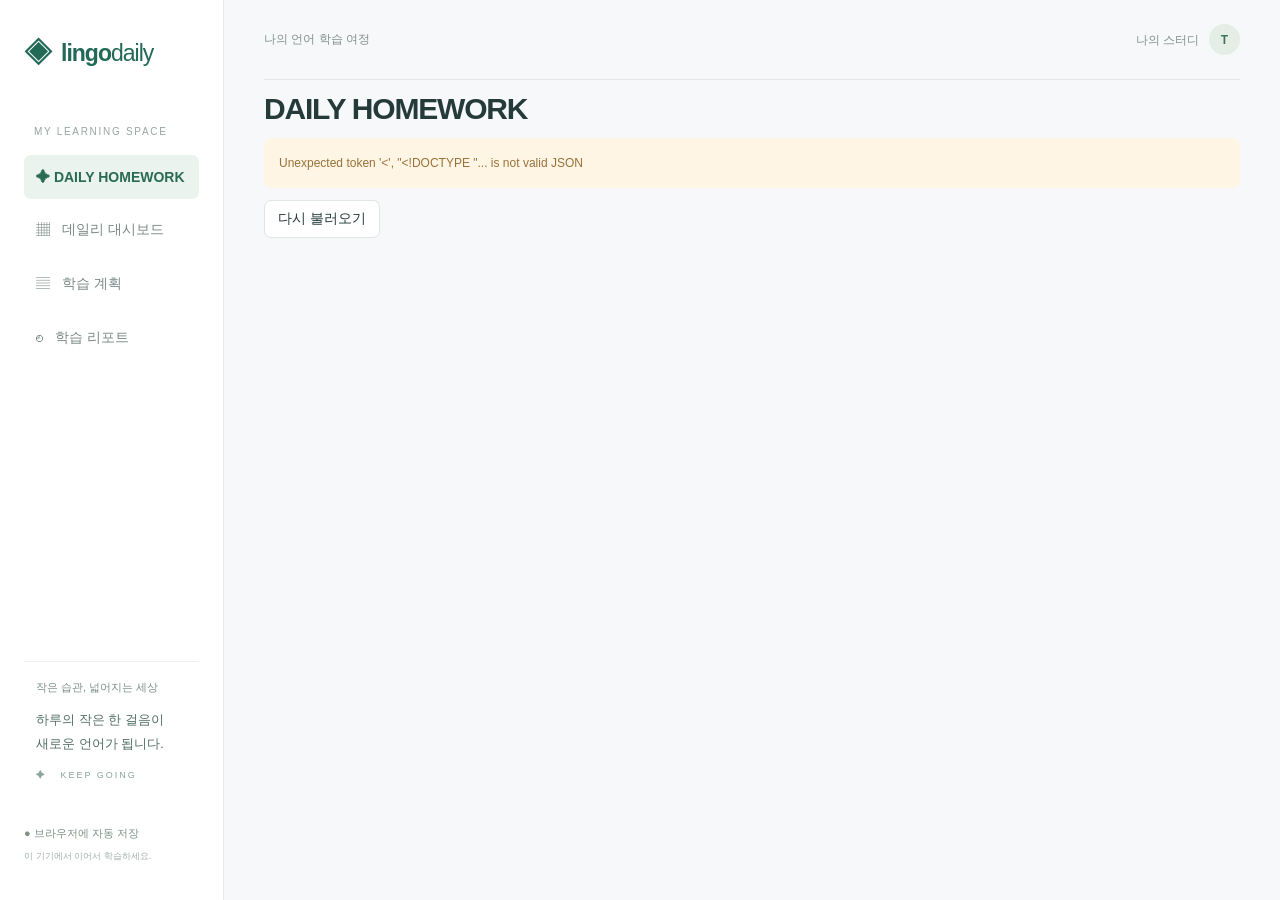
==== web/index.html @ 6b77a96b "Import existing Lingo Daily source and document local setup Export application source from Sites com" ====
<!doctype html><html lang="ko"><meta charset="utf-8"><meta name="viewport" content="width=device-width, initial-scale=1"><title>Lingo Daily — 매일 쌓는 언어 습관</title><link rel="stylesheet" href="style.css"><link rel="stylesheet" href="homework.css"><body><aside><a class="brand" href="#">◈ <span>lingo<span class="muted">daily</span></span></a><div class="workspace">MY LEARNING SPACE</div><nav><button class="active" data-view="daily">▦ &nbsp; 데일리 대시보드</button><button data-view="plan">▤ &nbsp; 학습 계획</button><button data-view="report">◴ &nbsp; 학습 리포트</button></nav><div class="side-note"><span>작은 습관, 넓어지는 세상</span><p>하루의 작은 한 걸음이<br>새로운 언어가 됩니다.</p><div>✦ &nbsp; KEEP GOING</div></div><footer>● 브라우저에 자동 저장<br><small>이 기기에서 이어서 학습하세요.</small></footer></aside><main><header><span>나의 언어 학습 여정</span><span class="profile">나의 스터디 &nbsp; <b>T</b></span></header><div class="heading"><div><div class="eyebrow">A LITTLE EVERY DAY</div><h1>오늘도, 한 걸음 더 <span>✦</span></h1><p>꾸준함이 실력이 되는 곳. 오늘의 언어 습관을 만들어보세요.</p></div><button class="primary" id="planBtn">＋ 학습 계획 추가</button></div><div class="toolbar"><div id="languages"></div><button id="addLang">＋ 언어 추가</button></div><div class="datebar"><div><button id="prev" aria-label="이전 날짜">‹</button><input type="date" id="date"><button id="next" aria-label="다음 날짜">›</button><button id="today">오늘</button></div><span>YOUR DAILY CHECK-IN</span></div><section class="stats"><article><label>오늘의 달성률 <span>◉</span></label><strong id="percent">0<span>%</span></strong><div class="track"><i id="totalbar"></i></div><small id="completeText"></small></article><article><label>학습 시간 <span>◷</span></label><strong id="minutes">0<span>분</span></strong><small>기록한 실제 학습 시간</small></article><article><label>완료한 학습 <span>☑</span></label><strong id="done">0<span>/ 8</span></strong><small>차근차근 목표를 채워보세요</small></article><article class="green"><label>연속 학습 <span>✧</span></label><strong id="streak">0<span>일</span></strong><small>학습을 기록하면 습관이 시작돼요</small></article></section><div class="columns"><section><div id="warning"></div><div class="section-title"><div><h2 id="listTitle">오늘의 학습 체크리스트</h2><p>작은 성취를 하나씩 체크해보세요.</p></div><span id="taskCount"></span></div><div id="tasks"></div><div class="empty" id="empty" hidden>아직 계획이 없어요. 학습 계획을 추가해보세요.</div></section><section class="right"><article class="panel"><div class="section-title"><h2>주간 학습 흐름</h2><span>최근 7일</span></div><p class="sub">선택한 언어의 일별 목표 달성률</p><div class="chart" id="chart"></div><div class="legend">● 달성률 <span>100% = 당일 목표 완료</span></div></article><article class="panel schedule"><div class="section-title"><h2>학습 스케줄</h2><span id="scheduleDate"></span></div><div id="schedule"></div></article><article class="quote"><span>THE DAILY NOTE</span><h3>“조금씩, 매일.<br>그것만으로 충분해요.”</h3><p>완벽한 하루보다 꾸준한 하루를 응원합니다.</p><div>✧ &nbsp; Your future self will thank you.</div></article></section></div><section id="report" hidden class="panel"><h2>영역별 누적 학습량</h2><div id="reportBody"></div></section><div class="bottom"><span>기록은 현재 브라우저에 저장됩니다. 기기 간 동기화는 지원하지 않습니다.</span><button id="export">기록 백업 ↓</button><label class="import">백업 불러오기<input id="import" type="file" accept="application/json" hidden></label></div></main><dialog id="modal"><form id="form"><div class="section-title"><h2 id="modalTitle"></h2><button type="button" id="close" aria-label="닫기">✕</button></div><div id="fields"></div><p id="error" role="alert"></p><button class="primary" type="submit">저장하기</button></form></dialog><script src="app.js"></script><script src="homework.js"></script></body></html>
---- web/style.css ----
*{box-sizing:border-box}body{margin:0;background:#f6f8fa;color:#243b3a;font-family:Inter,'Pretendard',-apple-system,BlinkMacSystemFont,'Segoe UI',sans-serif;font-size:14px}button,input,select{font:inherit}button,.import{cursor:pointer}button{border:1px solid #dfe6e4;border-radius:7px;background:white;color:inherit;padding:9px 13px}button:hover{background:#eaf3ef}button:focus-visible,input:focus-visible,select:focus-visible{outline:3px solid #9bcabb;outline-offset:2px}aside{position:fixed;inset:0 auto 0 0;width:224px;background:#fff;border-right:1px solid #e5ebe8;padding:34px 24px;display:flex;flex-direction:column}.brand{color:#226956;text-decoration:none;display:flex;gap:10px;align-items:center;font-size:28px;font-weight:750;letter-spacing:-1px}.brand>span{font-size:23px}.muted{font-weight:400}.workspace{font-size:10px;color:#99a6a3;letter-spacing:1.7px;margin:54px 10px 18px}nav button{width:100%;text-align:left;border:0;margin-bottom:8px;padding:14px 12px;background:none;color:#7b8986}nav .active{background:#eaf3ee;color:#296b54;font-weight:650}.side-note{margin-top:auto;padding:18px 12px;border-top:1px solid #eef1ee;color:#7a8e86;font-size:11px}.side-note p{font-size:13px;line-height:1.9;color:#526f63}.side-note div{font-size:9px;letter-spacing:2px;color:#8ba598}footer{font-size:11px;line-height:2;color:#7c9385;margin-top:24px}footer small{color:#a3ada8}main{margin-left:224px;padding:0 40px 24px;max-width:1700px}header{height:80px;border-bottom:1px solid #e3e8e5;display:flex;justify-content:space-between;align-items:center;color:#83928d;font-size:12px}.profile b{display:inline-grid;place-items:center;border-radius:50%;background:#e4eee7;width:31px;height:31px;color:#427258}.heading{display:flex;justify-content:space-between;align-items:center;margin:36px 0 30px}.eyebrow{font-size:10px;font-weight:650;letter-spacing:2px;color:#62977b}h1{font-size:30px;letter-spacing:-1.2px;margin:12px 0}h1 span{color:#b9a46c;margin-left:6px}p{color:#8b9994;line-height:1.6}.heading p{margin-bottom:0;font-size:13px}.primary{background:#27715b;border-color:#27715b;color:white;padding:12px 17px}.primary:hover{background:#195540}.toolbar{display:flex;justify-content:space-between;border-bottom:1px solid #dfe6e1;margin-bottom:22px;gap:10px}#languages{display:flex;gap:24px;overflow:auto}#languages button{border:0;border-radius:0;background:none;padding:13px 3px;color:#8b9994;white-space:nowrap}#languages .selected{border-bottom:3px solid #2f785d;color:#2f785d;font-weight:650}#addLang{background:none;border:0;font-size:12px;white-space:nowrap}.datebar{display:flex;align-items:center;justify-content:space-between;margin:20px 0}.datebar>div{display:flex;align-items:center;gap:7px}.datebar button{background:none;border:0}.datebar input{border:0;background:none;color:#334e42;font-weight:650}.datebar>span{font-size:9px;letter-spacing:1.7px;color:#a1afa6}.stats{display:grid;grid-template-columns:repeat(4,1fr);gap:16px;margin-bottom:28px}.stats article,.panel{background:#fff;border:1px solid #e3e9e6;border-radius:12px;padding:22px}.stats label{font-size:12px;color:#788b80;display:flex;justify-content:space-between}.stats label span{color:#9ab3a4}.stats strong{font-size:32px;display:block;margin:18px 0 12px;font-weight:600;letter-spacing:-1px}.stats strong span{font-size:13px;color:#91a197;font-weight:400;letter-spacing:0;margin-left:5px}.stats small{font-size:10px;color:#93a197}.stats .green{background:#eef4e9;border-color:#e2eadb}.track{height:4px;background:#edf1ed;border-radius:4px;margin-bottom:9px;overflow:hidden}.track i{display:block;background:#468565;height:100%;transition:width .3s}.columns{display:grid;grid-template-columns:minmax(0,1.7fr) minmax(290px,1fr);gap:25px}.section-title{display:flex;align-items:center;justify-content:space-between;gap:12px}.section-title h2,h2{font-size:16px;margin:0;font-weight:650;letter-spacing:-.4px}.section-title p{font-size:11px;margin:9px 0 20px}.section-title>span{font-size:10px;color:#97a79a}#warning{background:#fff6e8;border:1px solid #efdfc2;padding:13px 16px;margin-bottom:27px;border-radius:8px;font-size:12px;color:#9c7a3f;line-height:1.7}#warning.good{background:#eaf5ee;border-color:#d6e8dc;color:#3b7a57}.task{display:flex;align-items:center;gap:14px;border:1px solid #e4eae6;border-radius:10px;background:white;padding:17px;margin-bottom:10px}.task.completed{background:#f7faf7}.check{width:23px;height:23px;padding:0;border-radius:50%;border:1.5px solid #d6dfd8;color:#fff;flex-shrink:0}.completed .check{background:#599475;border-color:#599475}.icon{background:#eff3eb;border-radius:9px;width:39px;height:39px;display:grid;place-items:center;font-size:18px;color:#789174;flex-shrink:0}.task-title{font-size:12px;font-weight:650;letter-spacing:.5px}.task-info{flex:1;min-width:0}.task-info p{font-size:11px;margin:5px 0 8px}.task-progress{width:100%;max-width:200px;height:3px;background:#eef1ec}.task-progress i{display:block;height:100%;background:#7fa78b}.amount{font-size:11px;color:#78927e;white-space:nowrap}.edit{border:0;padding:7px;font-size:11px;color:#78917e}.right{display:flex;flex-direction:column;gap:18px}.panel .sub{font-size:10px;margin:8px 0}.chart{display:flex;gap:14px;align-items:flex-end;height:155px;padding-top:20px}.barcol{flex:1;text-align:center;height:100%;display:flex;flex-direction:column;justify-content:flex-end;gap:7px;font-size:9px;color:#9aab9f}.barcol .bar{background:#dce9df;border-radius:5px 5px 2px 2px;min-height:3px;width:100%}.barcol.current .bar{background:#488567}.barcol.current{color:#36704f}.legend{font-size:9px;color:#659377;margin-top:16px;display:flex;justify-content:space-between}.legend span{color:#a4afa5}.schedule-item{display:flex;align-items:center;gap:12px;padding:14px 0;border-bottom:1px solid #f0f3ee;font-size:11px}.schedule-item time{font-size:10px;color:#95a696}.schedule-item b{display:block;font-weight:500}.schedule-item small{color:#9ca99e;display:block;margin-top:5px}.schedule-item i{width:6px;height:24px;border-radius:3px;background:#9eb39a}.quote{background:#eaf0e5;border:1px solid #e0e8d9;border-radius:12px;padding:24px;color:#65805e}.quote>span{font-size:9px;letter-spacing:2px}.quote h3{font-family:Georgia,serif;font-size:21px;font-weight:400;line-height:1.6;margin:15px 0}.quote p{font-size:10px;color:#96a08d}.quote>div{font-size:10px;color:#8d9e80;margin-top:22px}.bottom{margin-top:30px;display:flex;align-items:center;gap:12px;color:#a0ada3;font-size:10px}.bottom span{flex:1}.bottom button,.import{font-size:10px;background:none;border:0;color:#75917c}.empty{padding:40px;text-align:center;color:#9aab9e}dialog{border:1px solid #dce5dc;border-radius:15px;width:min(450px,95vw);padding:28px;color:#304c3a}dialog::backdrop{background:#203f3655}form label{display:block;margin:18px 0 7px;font-size:12px}form input,form select{width:100%;border:1px solid #dae3da;border-radius:6px;padding:11px;background:#fff;color:#34533d}form .primary{width:100%;margin-top:16px}#error{color:#b85e4e;font-size:12px}#report{margin-top:22px}.report-row{display:flex;justify-content:space-between;padding:15px;border-bottom:1px solid #edf1eb;font-size:12px}@media(min-width:1450px){main{padding:0 60px 30px}}@media(max-width:1100px){aside{width:185px;padding:30px 15px}main{margin-left:185px;padding:0 24px 20px}.columns{grid-template-columns:1fr}.right{display:grid;grid-template-columns:1fr 1fr}.quote{display:none}.stats{gap:10px}.stats article{padding:16px}}@media(max-width:700px){aside{position:static;width:auto;padding:16px 20px;border-bottom:1px solid #e2e9e0}.brand{font-size:23px}.workspace,.side-note,footer{display:none}nav{display:flex;margin-top:15px;gap:4px}nav button{padding:10px 5px;font-size:11px;margin:0}main{margin:0;padding:0 16px 20px}header{height:48px}.heading{margin:25px 0;gap:12px;align-items:flex-start}h1{font-size:24px}.heading p{font-size:11px}.heading .primary{font-size:10px;padding:10px;white-space:nowrap}.stats{grid-template-columns:1fr 1fr}.toolbar{gap:0}#languages{gap:12px}#languages button{font-size:11px}.datebar>span{display:none}.right{display:flex}.task{gap:9px;padding:13px 10px}.icon{width:30px;height:34px}.amount{font-size:10px}.bottom{flex-wrap:wrap}.bottom span{flex-basis:100%}.stats strong{font-size:28px}.task-info p{font-size:10px}}
---- web/homework.css ----
[hidden]{display:none!important}.coach-heading{display:flex;align-items:center;justify-content:space-between;gap:15px;margin:34px 0 24px}.coach-heading h1{font-size:29px}.coach-heading p{font-size:12px}.coach-pill{font-size:10px;color:#477b5c;background:#eaf3ec;border:1px solid #d8e9dc;border-radius:20px;padding:9px 12px;white-space:nowrap}.coach-toolbar{display:flex;gap:10px;align-items:center;border-bottom:1px solid #e1e9e1;padding-bottom:15px}.coach-toolbar .selected{background:#28715b;color:#fff;border-color:#28715b}.coach-toolbar input{margin-left:auto;border:1px solid #dce5dc;padding:8px;border-radius:7px;background:#fff;color:#365942}.coach-rhythm{display:flex;gap:20px;flex-wrap:wrap;background:#eaf0e6;padding:16px;margin:20px 0;border-radius:8px;color:#688663;font-size:11px}.coach-rhythm small{margin-left:auto;font-size:10px}.coach-stats{display:grid;grid-template-columns:repeat(3,1fr);gap:16px;margin-bottom:30px}.coach-stats article{background:white;border:1px solid #e0e8df;border-radius:10px;padding:20px}.coach-stats strong{display:block;font-size:30px;color:#3e795c;margin-bottom:10px}.coach-stats span{font-size:11px;color:#8a9d8e}.coach-intro h2{letter-spacing:1px;font-size:17px}.coach-intro p{font-size:12px}.coach-steps{display:grid;grid-template-columns:1fr 1fr;gap:18px;margin-bottom:28px}.coach-panel{padding:24px;background:white;border:1px solid #dfe7de;border-radius:12px;margin:20px 0}.coach-panel h2{margin:10px 0}.coach-panel p{font-size:12px}.coach-steps .coach-panel{margin:0}.coach-panel button{margin-top:10px}.coach-alert{padding:15px;border-radius:7px;background:#fff5e4;color:#98713a;font-size:12px;line-height:1.7}.coach-filter{display:flex;justify-content:space-between;color:#8d9e8c;font-size:10px;margin:14px 0}.word-grid{display:grid;grid-template-columns:repeat(3,minmax(0,1fr));gap:13px}.word-card{border:1px solid #dfe7de;background:white;border-radius:10px;padding:18px;min-width:0}.word-top{display:flex;justify-content:space-between;align-items:center;font-size:9px;letter-spacing:1px;color:#93a68e}.sound{background:#edf3e8;border:0;padding:7px}.word-card h3{font-size:20px;font-weight:550;letter-spacing:-.4px;margin:15px 0 6px;overflow-wrap:anywhere;color:#315b43}.word-card .pronunciation{font-family:'Segoe UI',sans-serif;font-size:12px;color:#92a087;margin:0 0 10px}.word-meaning{font-size:12px!important;min-height:22px;color:#536e54}.word-example{font-size:11px}.learn-check{width:100%;border:0;border-top:1px solid #eff2eb;padding:10px 0 0;margin-top:7px;background:none;font-size:10px;color:#769170}.learn-check:disabled{opacity:1;color:#4b8560}button:disabled{cursor:default;opacity:.5}.extra-review .word-grid{grid-template-columns:repeat(3,minmax(0,1fr));margin-top:15px}.conceal .word-meaning{color:transparent;background:#edf2e9;border-radius:4px;cursor:pointer;user-select:none}.conceal .word-meaning.reveal,.conceal .word-meaning:focus{color:#536e54;background:none}.score-chart{display:flex;gap:15px;align-items:flex-end;overflow:auto;min-height:155px}.score-column{min-width:45px;display:flex;flex-direction:column;align-items:center;gap:7px;font-size:9px;color:#95a18e}.score-column strong{font-weight:400;color:#698761}.score-bar{width:26px;border-radius:5px 5px 0 0;background:#76a185}.score-column small{font-size:9px}.coach-result-list{display:flex;gap:10px;flex-wrap:wrap}.coach-result-list button{font-size:11px}.roadmap small{font-size:10px;color:#97a18c}.coach-footer{font-size:10px;color:#9da894;display:flex;align-items:center;justify-content:space-between;gap:12px;margin:22px 0}.coach-footer button{font-size:10px;white-space:nowrap}.coach-dialog{width:min(660px,95vw);max-height:90vh;overflow:auto}.coach-dialog .word-card{margin:12px 0}.coach-dialog>p{font-size:12px}.quiz-mode{display:block;width:100%;margin:12px 0}.quiz-progress{color:#79926f!important}progress{height:6px;width:100%;accent-color:#508565;margin-bottom:24px}.quiz-question{font-size:28px;line-height:1.5;margin:16px 0 24px;overflow-wrap:anywhere}.quiz-option{display:block;width:100%;text-align:left;padding:16px;margin:10px 0;line-height:1.6}.quiz-option.chosen{background:#e6f0e7;border-color:#6d9c7b}.quiz-controls{display:flex;justify-content:space-between;margin-top:25px;gap:10px}.coach-dialog label{display:block;font-size:12px;margin:18px 0 8px}.coach-dialog input,.coach-dialog select{padding:12px;border:1px solid #d9e3d6;border-radius:6px;width:100%;color:#3c623e}.result-score{font-size:29px!important;color:#4d865c!important}.wrong-answer{font-size:11px;color:#b87a61}.coach-active header{margin-bottom:0}@media(max-width:1100px){.word-grid,.extra-review .word-grid{grid-template-columns:repeat(2,minmax(0,1fr))}.coach-heading{align-items:flex-start}.coach-pill{display:none}.coach-rhythm{gap:12px}}@media(max-width:700px){.coach-heading h1{font-size:24px}.coach-heading{margin:25px 0}.coach-rhythm{font-size:10px;line-height:1.8}.coach-rhythm small{margin:0}.coach-stats{gap:8px}.coach-stats article{padding:14px 10px}.coach-stats strong{font-size:26px}.coach-stats span{font-size:9px}.coach-steps{grid-template-columns:1fr;gap:12px}.word-grid,.extra-review .word-grid{gap:9px}.word-card{padding:13px}.word-card h3{font-size:18px}.word-card .pronunciation{font-size:11px}.coach-filter{flex-direction:column;gap:8px}.coach-panel{padding:18px}.coach-toolbar{gap:5px}.coach-toolbar button{font-size:11px;padding:9px}.coach-toolbar input{font-size:10px;width:120px}.coach-footer{align-items:flex-start;line-height:1.7}.coach-dialog{padding:20px}.quiz-question{font-size:24px}}

main.coach-active > :not(header):not(#homework){display:none!important}

.summary-open{font-size:12px;border-color:#9fbc97;color:#4e8057;margin:15px 0 0}.summary-dialog[open]{display:flex;flex-direction:column;width:100vw;height:100dvh;max-height:100dvh;max-width:100vw;border:0;border-radius:0;margin:0;padding:12px;overflow:hidden;background:#f4f7ef}.summary-dialog .section-title{flex-wrap:wrap;gap:4px;margin-bottom:7px}.summary-dialog h2{font-size:16px;order:0}.summary-dialog .section-title>button{order:2;font-size:12px;padding:5px 9px}.summary-date{order:1;font-size:10px!important;margin-left:auto}.summary-tools{display:flex;align-items:center;gap:7px;font-size:9px;margin-bottom:8px}.summary-tools>span{flex:1;color:#8a9b7f}.summary-tools label{font-size:9px;display:flex;align-items:center;white-space:nowrap;margin:0;gap:3px}.summary-tools input{width:auto;padding:0}.summary-tools button{font-size:9px;padding:6px 9px;white-space:nowrap}.summary-grid{flex:1;min-height:0;display:grid;grid-template-columns:repeat(2,minmax(0,1fr));grid-template-rows:repeat(var(--summary-rows),minmax(0,1fr));grid-auto-flow:column;gap:3px 6px}.summary-word{display:flex;flex-direction:column;justify-content:center;padding:3px 5px;background:#fff;border-radius:4px;border-bottom:1px solid #e0e8d9;line-height:1.25;min-width:0;overflow-wrap:anywhere}.summary-word strong{font-size:12px;font-weight:600;color:#365b3b}.summary-word small{font-size:8px;font-weight:400;color:#87a17d}.summary-word small.summary-idiom{color:#a48c5a}.summary-meaning{font-size:11px;margin-top:2px;color:#6a7c5d}.summary-pron{font-size:9px;color:#99a58c;line-height:1.2;margin:1px 0}.summary-foot{font-size:8px;color:#99a58c;text-align:center;margin-top:8px}.summary-grid.with-pronunciation strong{font-size:11px}.summary-grid.with-pronunciation .summary-meaning{font-size:10px}@media(max-height:720px){.summary-word strong{font-size:10px}.summary-meaning{font-size:9px}.summary-grid.with-pronunciation strong{font-size:9px}.summary-grid.with-pronunciation .summary-meaning{font-size:8px}.summary-pron{font-size:8px}.summary-tools>span{display:none}.summary-tools{justify-content:flex-end}.summary-foot{font-size:7px}.summary-dialog h2{font-size:13px}.summary-word{padding:2px 4px}}@media(min-width:700px){.summary-dialog[open]{width:min(600px,95vw);height:95dvh;margin:auto;border-radius:12px;padding:18px}.summary-word strong{font-size:13px}.summary-meaning{font-size:12px}}
@media(max-height:720px){.summary-grid.with-pronunciation .summary-word{padding:1px 3px}.summary-grid.with-pronunciation strong{line-height:1.05}.summary-grid.with-pronunciation .summary-pron{font-size:7px;line-height:1.05;margin:0}.summary-grid.with-pronunciation .summary-meaning{line-height:1.1;margin-top:0}}
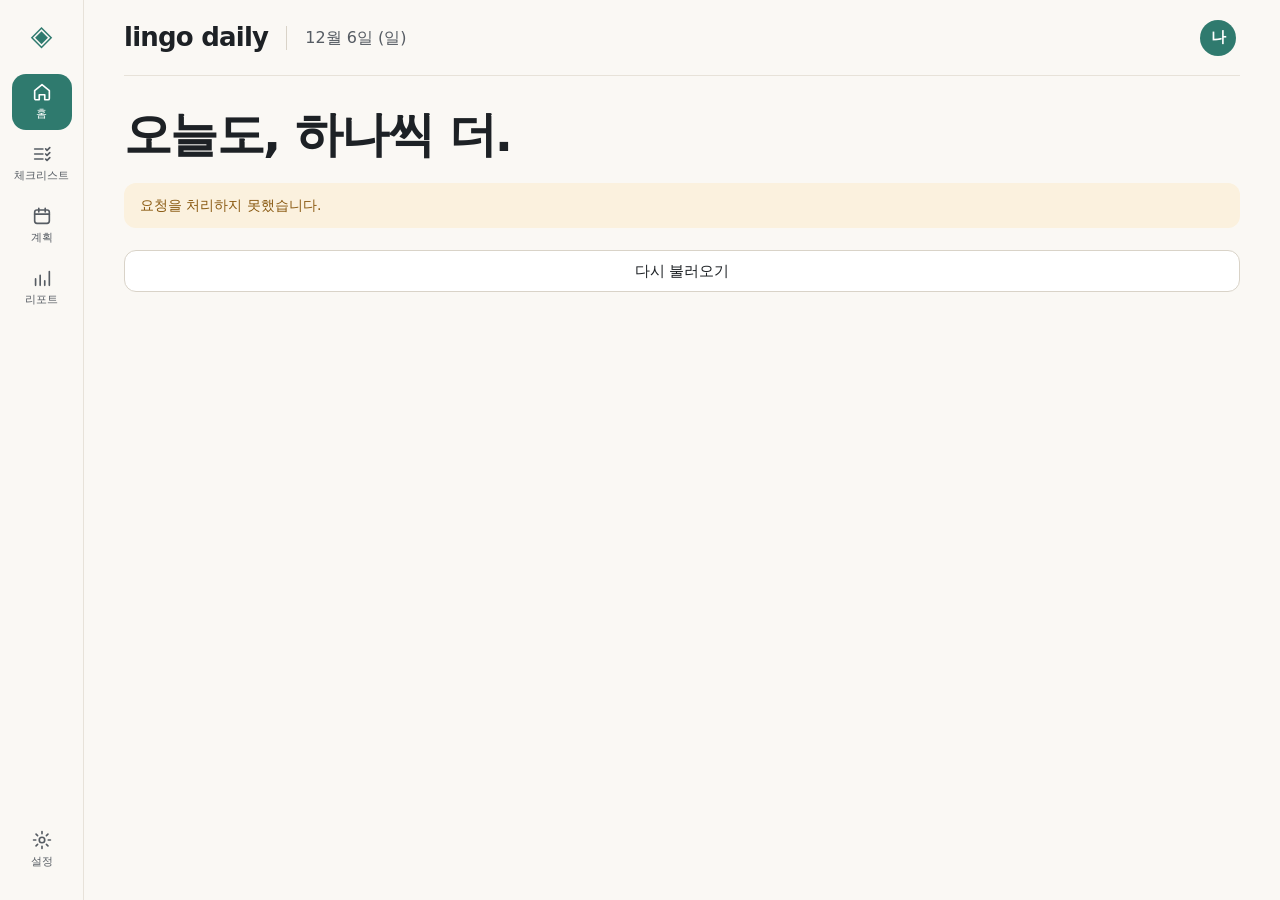
==== commit 3637d799: "Apply design A to the site, add family sign-in screens and PWA install - New shell: icon rail on des" ====
--- a/web/index.html
+++ b/web/index.html
@@ -1 +1,191 @@
-<!doctype html><html lang="ko"><meta charset="utf-8"><meta name="viewport" content="width=device-width, initial-scale=1"><title>Lingo Daily — 매일 쌓는 언어 습관</title><link rel="stylesheet" href="style.css"><link rel="stylesheet" href="homework.css"><body><aside><a class="brand" href="#">◈ <span>lingo<span class="muted">daily</span></span></a><div class="workspace">MY LEARNING SPACE</div><nav><button class="active" data-view="daily">▦ &nbsp; 데일리 대시보드</button><button data-view="plan">▤ &nbsp; 학습 계획</button><button data-view="report">◴ &nbsp; 학습 리포트</button></nav><div class="side-note"><span>작은 습관, 넓어지는 세상</span><p>하루의 작은 한 걸음이<br>새로운 언어가 됩니다.</p><div>✦ &nbsp; KEEP GOING</div></div><footer>● 브라우저에 자동 저장<br><small>이 기기에서 이어서 학습하세요.</small></footer></aside><main><header><span>나의 언어 학습 여정</span><span class="profile">나의 스터디 &nbsp; <b>T</b></span></header><div class="heading"><div><div class="eyebrow">A LITTLE EVERY DAY</div><h1>오늘도, 한 걸음 더 <span>✦</span></h1><p>꾸준함이 실력이 되는 곳. 오늘의 언어 습관을 만들어보세요.</p></div><button class="primary" id="planBtn">＋ 학습 계획 추가</button></div><div class="toolbar"><div id="languages"></div><button id="addLang">＋ 언어 추가</button></div><div class="datebar"><div><button id="prev" aria-label="이전 날짜">‹</button><input type="date" id="date"><button id="next" aria-label="다음 날짜">›</button><button id="today">오늘</button></div><span>YOUR DAILY CHECK-IN</span></div><section class="stats"><article><label>오늘의 달성률 <span>◉</span></label><strong id="percent">0<span>%</span></strong><div class="track"><i id="totalbar"></i></div><small id="completeText"></small></article><article><label>학습 시간 <span>◷</span></label><strong id="minutes">0<span>분</span></strong><small>기록한 실제 학습 시간</small></article><article><label>완료한 학습 <span>☑</span></label><strong id="done">0<span>/ 8</span></strong><small>차근차근 목표를 채워보세요</small></article><article class="green"><label>연속 학습 <span>✧</span></label><strong id="streak">0<span>일</span></strong><small>학습을 기록하면 습관이 시작돼요</small></article></section><div class="columns"><section><div id="warning"></div><div class="section-title"><div><h2 id="listTitle">오늘의 학습 체크리스트</h2><p>작은 성취를 하나씩 체크해보세요.</p></div><span id="taskCount"></span></div><div id="tasks"></div><div class="empty" id="empty" hidden>아직 계획이 없어요. 학습 계획을 추가해보세요.</div></section><section class="right"><article class="panel"><div class="section-title"><h2>주간 학습 흐름</h2><span>최근 7일</span></div><p class="sub">선택한 언어의 일별 목표 달성률</p><div class="chart" id="chart"></div><div class="legend">● 달성률 <span>100% = 당일 목표 완료</span></div></article><article class="panel schedule"><div class="section-title"><h2>학습 스케줄</h2><span id="scheduleDate"></span></div><div id="schedule"></div></article><article class="quote"><span>THE DAILY NOTE</span><h3>“조금씩, 매일.<br>그것만으로 충분해요.”</h3><p>완벽한 하루보다 꾸준한 하루를 응원합니다.</p><div>✧ &nbsp; Your future self will thank you.</div></article></section></div><section id="report" hidden class="panel"><h2>영역별 누적 학습량</h2><div id="reportBody"></div></section><div class="bottom"><span>기록은 현재 브라우저에 저장됩니다. 기기 간 동기화는 지원하지 않습니다.</span><button id="export">기록 백업 ↓</button><label class="import">백업 불러오기<input id="import" type="file" accept="application/json" hidden></label></div></main><dialog id="modal"><form id="form"><div class="section-title"><h2 id="modalTitle"></h2><button type="button" id="close" aria-label="닫기">✕</button></div><div id="fields"></div><p id="error" role="alert"></p><button class="primary" type="submit">저장하기</button></form></dialog><script src="app.js"></script><script src="homework.js"></script></body></html>
+<!doctype html>
+<html lang="ko">
+  <head>
+    <meta charset="utf-8" />
+    <meta name="viewport" content="width=device-width, initial-scale=1, viewport-fit=cover" />
+    <title>Lingo Daily — 매일 쌓는 언어 습관</title>
+    <meta name="description" content="가족이 함께 쓰는 영어·중국어 매일 단어 학습" />
+    <meta name="theme-color" content="#FAF8F4" />
+    <link rel="manifest" href="manifest.webmanifest" />
+    <link rel="icon" href="icons/icon.svg" type="image/svg+xml" />
+    <link rel="apple-touch-icon" href="icons/apple-touch-icon.png" />
+    <meta name="apple-mobile-web-app-capable" content="yes" />
+    <meta name="mobile-web-app-capable" content="yes" />
+    <meta name="apple-mobile-web-app-title" content="Lingo Daily" />
+    <meta name="apple-mobile-web-app-status-bar-style" content="default" />
+    <link rel="stylesheet" href="style.css" />
+    <link rel="stylesheet" href="homework.css" />
+  </head>
+  <body>
+    <svg width="0" height="0" style="position: absolute" aria-hidden="true">
+      <defs>
+        <symbol id="i-home" viewBox="0 0 24 24">
+          <path d="M4 10.5 12 4l8 6.5V19a1.5 1.5 0 0 1-1.5 1.5H15v-5.5H9v5.5H5.5A1.5 1.5 0 0 1 4 19z" />
+        </symbol>
+        <symbol id="i-check" viewBox="0 0 24 24">
+          <path d="M4 6.5h9M4 12h9M4 17.5h9M16 6.5l1.5 1.5 3-3M16 12l1.5 1.5 3-3M16 17.5l1.5 1.5 3-3" />
+        </symbol>
+        <symbol id="i-calendar" viewBox="0 0 24 24">
+          <rect x="4" y="5.5" width="16" height="14.5" rx="2.5" />
+          <path d="M4 10h16M8.5 3.5v4M15.5 3.5v4" />
+        </symbol>
+        <symbol id="i-chart" viewBox="0 0 24 24"><path d="M5 20V13M10 20V9M15 20v-5M20 20V5" /></symbol>
+        <symbol id="i-settings" viewBox="0 0 24 24">
+          <circle cx="12" cy="12" r="3" />
+          <path
+            d="M12 2.8v2.4M12 18.8v2.4M21.2 12h-2.4M5.2 12H2.8M18.5 5.5l-1.7 1.7M7.2 16.8l-1.7 1.7M18.5 18.5l-1.7-1.7M7.2 7.2 5.5 5.5"
+          />
+        </symbol>
+        <symbol id="i-sound" viewBox="0 0 24 24">
+          <path d="M4 9.5h3.5L12 5.5v13l-4.5-4H4z" />
+          <path d="M15.5 9a4.2 4.2 0 0 1 0 6M18 6.5a7.8 7.8 0 0 1 0 11" />
+        </symbol>
+        <symbol id="i-lock" viewBox="0 0 24 24">
+          <rect x="5" y="10.5" width="14" height="10" rx="2.5" />
+          <path d="M8.5 10.5V8a3.5 3.5 0 0 1 7 0v2.5" />
+        </symbol>
+        <symbol id="i-left" viewBox="0 0 24 24"><path d="M14.5 6 8.5 12l6 6" /></symbol>
+        <symbol id="i-right" viewBox="0 0 24 24"><path d="m9.5 6 6 6-6 6" /></symbol>
+        <symbol id="i-repeat" viewBox="0 0 24 24">
+          <rect x="4" y="5.5" width="16" height="14.5" rx="2.5" />
+          <path d="M4 10h16M8.5 3.5v4M15.5 3.5v4M8.5 14h.01M12 14h.01M15.5 14h.01M8.5 17h.01M12 17h.01" />
+        </symbol>
+        <symbol id="i-download" viewBox="0 0 24 24"><path d="M12 4v11M7.5 10.5 12 15l4.5-4.5M5 19.5h14" /></symbol>
+      </defs>
+    </svg>
+
+    <!-- Profile picker / PIN screen. family.js fills it when family profiles are enabled. -->
+    <section id="gate" class="gate" hidden aria-live="polite"></section>
+
+    <nav class="rail" aria-label="주 메뉴">
+      <a class="rail-mark" href="#" aria-label="lingo daily 홈">◈</a>
+      <button class="active" data-view="homework">
+        <svg><use href="#i-home" /></svg><span>홈</span>
+      </button>
+      <button data-view="daily">
+        <svg><use href="#i-check" /></svg><span>체크리스트</span>
+      </button>
+      <button data-view="plan">
+        <svg><use href="#i-calendar" /></svg><span>계획</span>
+      </button>
+      <button data-view="report">
+        <svg><use href="#i-chart" /></svg><span>리포트</span>
+      </button>
+      <button id="settingsBtn" class="rail-settings" type="button">
+        <svg><use href="#i-settings" /></svg><span>설정</span>
+      </button>
+    </nav>
+
+    <main>
+      <header class="topbar">
+        <a class="wordmark" href="#">lingo daily</a>
+        <span class="topbar-date" id="topDate"></span>
+        <div class="topbar-actions" id="topActions"></div>
+        <button class="me" id="meBtn" type="button" aria-label="내 프로필">
+          <b id="meInitial">나</b><span id="meName"></span>
+        </button>
+      </header>
+
+      <!-- Daily homework (homework.js) is inserted here. -->
+
+      <div id="dashboard" hidden>
+        <div class="heading">
+          <div>
+            <div class="eyebrow">A LITTLE EVERY DAY</div>
+            <h1>나의 학습 체크리스트</h1>
+            <p>단어 외에 듣기·읽기·말하기 같은 다른 학습도 기록해 보세요.</p>
+          </div>
+          <button class="primary" id="planBtn">＋ 학습 계획 추가</button>
+        </div>
+        <div class="toolbar">
+          <div id="languages"></div>
+          <button id="addLang">＋ 언어 추가</button>
+        </div>
+        <div class="datebar">
+          <div>
+            <button id="prev" aria-label="이전 날짜">‹</button><input type="date" id="date" aria-label="날짜" /><button
+              id="next"
+              aria-label="다음 날짜"
+            >
+              ›</button
+            ><button id="today">오늘</button>
+          </div>
+        </div>
+        <section class="stats">
+          <article>
+            <label>오늘의 달성률</label><strong id="percent">0<span>%</span></strong>
+            <div class="track"><i id="totalbar"></i></div>
+            <small id="completeText"></small>
+          </article>
+          <article>
+            <label>학습 시간</label><strong id="minutes">0<span>분</span></strong
+            ><small>기록한 실제 학습 시간</small>
+          </article>
+          <article>
+            <label>완료한 학습</label><strong id="done">0<span>/ 8</span></strong
+            ><small>차근차근 목표를 채워보세요</small>
+          </article>
+          <article>
+            <label>연속 학습</label><strong id="streak">0<span>일</span></strong
+            ><small>학습을 기록하면 습관이 시작돼요</small>
+          </article>
+        </section>
+        <div class="columns">
+          <section>
+            <div id="warning"></div>
+            <div class="section-title">
+              <div>
+                <h2 id="listTitle">오늘의 학습 체크리스트</h2>
+                <p>작은 성취를 하나씩 체크해보세요.</p>
+              </div>
+              <span id="taskCount"></span>
+            </div>
+            <div id="tasks"></div>
+            <div class="empty" id="empty" hidden>아직 계획이 없어요. 학습 계획을 추가해보세요.</div>
+          </section>
+          <section class="right">
+            <article class="panel">
+              <div class="section-title">
+                <h2>주간 학습 흐름</h2>
+                <span>최근 7일</span>
+              </div>
+              <p class="sub">선택한 언어의 일별 목표 달성률</p>
+              <div class="chart" id="chart"></div>
+            </article>
+            <article class="panel schedule">
+              <div class="section-title">
+                <h2>학습 스케줄</h2>
+                <span id="scheduleDate"></span>
+              </div>
+              <div id="schedule"></div>
+            </article>
+          </section>
+        </div>
+        <section id="report" hidden class="panel">
+          <h2>영역별 누적 학습량</h2>
+          <div id="reportBody"></div>
+        </section>
+        <div class="bottom">
+          <span>체크리스트 기록은 이 기기의 브라우저에 저장됩니다.</span><button id="export">기록 백업 ↓</button
+          ><label class="import">백업 불러오기<input id="import" type="file" accept="application/json" hidden /></label>
+        </div>
+      </div>
+    </main>
+
+    <dialog id="modal">
+      <form id="form">
+        <div class="section-title">
+          <h2 id="modalTitle"></h2>
+          <button type="button" id="close" aria-label="닫기">✕</button>
+        </div>
+        <div id="fields"></div>
+        <p id="error" role="alert"></p>
+        <button class="primary" type="submit">저장하기</button>
+      </form>
+    </dialog>
+
+    <script src="family.js"></script>
+    <script src="app.js"></script>
+    <script src="homework.js"></script>
+  </body>
+</html>
--- a/web/style.css
+++ b/web/style.css
@@ -1 +1,897 @@
-*{box-sizing:border-box}body{margin:0;background:#f6f8fa;color:#243b3a;font-family:Inter,'Pretendard',-apple-system,BlinkMacSystemFont,'Segoe UI',sans-serif;font-size:14px}button,input,select{font:inherit}button,.import{cursor:pointer}button{border:1px solid #dfe6e4;border-radius:7px;background:white;color:inherit;padding:9px 13px}button:hover{background:#eaf3ef}button:focus-visible,input:focus-visible,select:focus-visible{outline:3px solid #9bcabb;outline-offset:2px}aside{position:fixed;inset:0 auto 0 0;width:224px;background:#fff;border-right:1px solid #e5ebe8;padding:34px 24px;display:flex;flex-direction:column}.brand{color:#226956;text-decoration:none;display:flex;gap:10px;align-items:center;font-size:28px;font-weight:750;letter-spacing:-1px}.brand>span{font-size:23px}.muted{font-weight:400}.workspace{font-size:10px;color:#99a6a3;letter-spacing:1.7px;margin:54px 10px 18px}nav button{width:100%;text-align:left;border:0;margin-bottom:8px;padding:14px 12px;background:none;color:#7b8986}nav .active{background:#eaf3ee;color:#296b54;font-weight:650}.side-note{margin-top:auto;padding:18px 12px;border-top:1px solid #eef1ee;color:#7a8e86;font-size:11px}.side-note p{font-size:13px;line-height:1.9;color:#526f63}.side-note div{font-size:9px;letter-spacing:2px;color:#8ba598}footer{font-size:11px;line-height:2;color:#7c9385;margin-top:24px}footer small{color:#a3ada8}main{margin-left:224px;padding:0 40px 24px;max-width:1700px}header{height:80px;border-bottom:1px solid #e3e8e5;display:flex;justify-content:space-between;align-items:center;color:#83928d;font-size:12px}.profile b{display:inline-grid;place-items:center;border-radius:50%;background:#e4eee7;width:31px;height:31px;color:#427258}.heading{display:flex;justify-content:space-between;align-items:center;margin:36px 0 30px}.eyebrow{font-size:10px;font-weight:650;letter-spacing:2px;color:#62977b}h1{font-size:30px;letter-spacing:-1.2px;margin:12px 0}h1 span{color:#b9a46c;margin-left:6px}p{color:#8b9994;line-height:1.6}.heading p{margin-bottom:0;font-size:13px}.primary{background:#27715b;border-color:#27715b;color:white;padding:12px 17px}.primary:hover{background:#195540}.toolbar{display:flex;justify-content:space-between;border-bottom:1px solid #dfe6e1;margin-bottom:22px;gap:10px}#languages{display:flex;gap:24px;overflow:auto}#languages button{border:0;border-radius:0;background:none;padding:13px 3px;color:#8b9994;white-space:nowrap}#languages .selected{border-bottom:3px solid #2f785d;color:#2f785d;font-weight:650}#addLang{background:none;border:0;font-size:12px;white-space:nowrap}.datebar{display:flex;align-items:center;justify-content:space-between;margin:20px 0}.datebar>div{display:flex;align-items:center;gap:7px}.datebar button{background:none;border:0}.datebar input{border:0;background:none;color:#334e42;font-weight:650}.datebar>span{font-size:9px;letter-spacing:1.7px;color:#a1afa6}.stats{display:grid;grid-template-columns:repeat(4,1fr);gap:16px;margin-bottom:28px}.stats article,.panel{background:#fff;border:1px solid #e3e9e6;border-radius:12px;padding:22px}.stats label{font-size:12px;color:#788b80;display:flex;justify-content:space-between}.stats label span{color:#9ab3a4}.stats strong{font-size:32px;display:block;margin:18px 0 12px;font-weight:600;letter-spacing:-1px}.stats strong span{font-size:13px;color:#91a197;font-weight:400;letter-spacing:0;margin-left:5px}.stats small{font-size:10px;color:#93a197}.stats .green{background:#eef4e9;border-color:#e2eadb}.track{height:4px;background:#edf1ed;border-radius:4px;margin-bottom:9px;overflow:hidden}.track i{display:block;background:#468565;height:100%;transition:width .3s}.columns{display:grid;grid-template-columns:minmax(0,1.7fr) minmax(290px,1fr);gap:25px}.section-title{display:flex;align-items:center;justify-content:space-between;gap:12px}.section-title h2,h2{font-size:16px;margin:0;font-weight:650;letter-spacing:-.4px}.section-title p{font-size:11px;margin:9px 0 20px}.section-title>span{font-size:10px;color:#97a79a}#warning{background:#fff6e8;border:1px solid #efdfc2;padding:13px 16px;margin-bottom:27px;border-radius:8px;font-size:12px;color:#9c7a3f;line-height:1.7}#warning.good{background:#eaf5ee;border-color:#d6e8dc;color:#3b7a57}.task{display:flex;align-items:center;gap:14px;border:1px solid #e4eae6;border-radius:10px;background:white;padding:17px;margin-bottom:10px}.task.completed{background:#f7faf7}.check{width:23px;height:23px;padding:0;border-radius:50%;border:1.5px solid #d6dfd8;color:#fff;flex-shrink:0}.completed .check{background:#599475;border-color:#599475}.icon{background:#eff3eb;border-radius:9px;width:39px;height:39px;display:grid;place-items:center;font-size:18px;color:#789174;flex-shrink:0}.task-title{font-size:12px;font-weight:650;letter-spacing:.5px}.task-info{flex:1;min-width:0}.task-info p{font-size:11px;margin:5px 0 8px}.task-progress{width:100%;max-width:200px;height:3px;background:#eef1ec}.task-progress i{display:block;height:100%;background:#7fa78b}.amount{font-size:11px;color:#78927e;white-space:nowrap}.edit{border:0;padding:7px;font-size:11px;color:#78917e}.right{display:flex;flex-direction:column;gap:18px}.panel .sub{font-size:10px;margin:8px 0}.chart{display:flex;gap:14px;align-items:flex-end;height:155px;padding-top:20px}.barcol{flex:1;text-align:center;height:100%;display:flex;flex-direction:column;justify-content:flex-end;gap:7px;font-size:9px;color:#9aab9f}.barcol .bar{background:#dce9df;border-radius:5px 5px 2px 2px;min-height:3px;width:100%}.barcol.current .bar{background:#488567}.barcol.current{color:#36704f}.legend{font-size:9px;color:#659377;margin-top:16px;display:flex;justify-content:space-between}.legend span{color:#a4afa5}.schedule-item{display:flex;align-items:center;gap:12px;padding:14px 0;border-bottom:1px solid #f0f3ee;font-size:11px}.schedule-item time{font-size:10px;color:#95a696}.schedule-item b{display:block;font-weight:500}.schedule-item small{color:#9ca99e;display:block;margin-top:5px}.schedule-item i{width:6px;height:24px;border-radius:3px;background:#9eb39a}.quote{background:#eaf0e5;border:1px solid #e0e8d9;border-radius:12px;padding:24px;color:#65805e}.quote>span{font-size:9px;letter-spacing:2px}.quote h3{font-family:Georgia,serif;font-size:21px;font-weight:400;line-height:1.6;margin:15px 0}.quote p{font-size:10px;color:#96a08d}.quote>div{font-size:10px;color:#8d9e80;margin-top:22px}.bottom{margin-top:30px;display:flex;align-items:center;gap:12px;color:#a0ada3;font-size:10px}.bottom span{flex:1}.bottom button,.import{font-size:10px;background:none;border:0;color:#75917c}.empty{padding:40px;text-align:center;color:#9aab9e}dialog{border:1px solid #dce5dc;border-radius:15px;width:min(450px,95vw);padding:28px;color:#304c3a}dialog::backdrop{background:#203f3655}form label{display:block;margin:18px 0 7px;font-size:12px}form input,form select{width:100%;border:1px solid #dae3da;border-radius:6px;padding:11px;background:#fff;color:#34533d}form .primary{width:100%;margin-top:16px}#error{color:#b85e4e;font-size:12px}#report{margin-top:22px}.report-row{display:flex;justify-content:space-between;padding:15px;border-bottom:1px solid #edf1eb;font-size:12px}@media(min-width:1450px){main{padding:0 60px 30px}}@media(max-width:1100px){aside{width:185px;padding:30px 15px}main{margin-left:185px;padding:0 24px 20px}.columns{grid-template-columns:1fr}.right{display:grid;grid-template-columns:1fr 1fr}.quote{display:none}.stats{gap:10px}.stats article{padding:16px}}@media(max-width:700px){aside{position:static;width:auto;padding:16px 20px;border-bottom:1px solid #e2e9e0}.brand{font-size:23px}.workspace,.side-note,footer{display:none}nav{display:flex;margin-top:15px;gap:4px}nav button{padding:10px 5px;font-size:11px;margin:0}main{margin:0;padding:0 16px 20px}header{height:48px}.heading{margin:25px 0;gap:12px;align-items:flex-start}h1{font-size:24px}.heading p{font-size:11px}.heading .primary{font-size:10px;padding:10px;white-space:nowrap}.stats{grid-template-columns:1fr 1fr}.toolbar{gap:0}#languages{gap:12px}#languages button{font-size:11px}.datebar>span{display:none}.right{display:flex}.task{gap:9px;padding:13px 10px}.icon{width:30px;height:34px}.amount{font-size:10px}.bottom{flex-wrap:wrap}.bottom span{flex-basis:100%}.stats strong{font-size:28px}.task-info p{font-size:10px}}
+/* Lingo Daily — design A "Calm Focus": warm off-white, deep ink, one muted teal accent. */
+:root {
+  color-scheme: light;
+  --bg: #faf8f4;
+  --surface: #ffffff;
+  --surface-2: #f3f0ea;
+  --ink: #1d2125;
+  --ink-2: #565c63;
+  --ink-3: #8a8f95;
+  --line: #e7e2d9;
+  --line-2: #d9d3c8;
+  --accent: #2f7a6e;
+  --accent-strong: #24615a;
+  --accent-soft: #e4f0ec;
+  --accent-ink: #ffffff;
+  --warn-soft: #fbf1de;
+  --warn-ink: #8a5a12;
+  --danger: #b5483a;
+  --radius: 16px;
+  --radius-sm: 10px;
+  --shadow: 0 1px 2px rgba(29, 33, 37, 0.04), 0 4px 16px rgba(29, 33, 37, 0.04);
+  --rail: 84px;
+  --font: "Pretendard", "Pretendard Variable", -apple-system, BlinkMacSystemFont, "Apple SD Gothic Neo", "Noto Sans KR",
+    "Malgun Gothic", system-ui, sans-serif;
+}
+* {
+  box-sizing: border-box;
+}
+[hidden] {
+  display: none !important;
+}
+html {
+  -webkit-text-size-adjust: 100%;
+}
+body {
+  margin: 0;
+  min-height: 100dvh;
+  background: var(--bg);
+  color: var(--ink);
+  font-family: var(--font);
+  font-size: 15px;
+  line-height: 1.5;
+  -webkit-font-smoothing: antialiased;
+  -webkit-tap-highlight-color: transparent;
+}
+svg {
+  width: 22px;
+  height: 22px;
+  fill: none;
+  stroke: currentColor;
+  stroke-width: 1.8;
+  stroke-linecap: round;
+  stroke-linejoin: round;
+  flex: none;
+}
+button,
+input,
+select {
+  font: inherit;
+  color: inherit;
+}
+button {
+  cursor: pointer;
+  border: 1px solid var(--line-2);
+  background: var(--surface);
+  border-radius: 12px;
+  padding: 9px 14px;
+  min-height: 40px;
+  transition:
+    background 0.15s,
+    border-color 0.15s,
+    color 0.15s;
+}
+button:hover {
+  border-color: var(--accent);
+}
+button:focus-visible,
+input:focus-visible,
+select:focus-visible,
+a:focus-visible {
+  outline: 2px solid var(--accent);
+  outline-offset: 2px;
+}
+button:disabled {
+  opacity: 0.45;
+  cursor: not-allowed;
+}
+button.primary,
+.primary {
+  background: var(--accent);
+  border-color: var(--accent);
+  color: var(--accent-ink);
+  font-weight: 600;
+}
+button.primary:hover {
+  background: var(--accent-strong);
+  border-color: var(--accent-strong);
+}
+button.ghost {
+  display: inline-flex;
+  align-items: center;
+  gap: 6px;
+  color: var(--accent);
+  border-color: var(--line);
+}
+button.ghost svg {
+  width: 18px;
+  height: 18px;
+}
+button.link {
+  border: 0;
+  background: none;
+  color: var(--ink-2);
+  text-decoration: underline;
+  text-underline-offset: 3px;
+}
+input,
+select {
+  border: 1px solid var(--line-2);
+  border-radius: 12px;
+  background: var(--surface);
+  padding: 10px 12px;
+  min-height: 44px;
+  width: 100%;
+}
+h1,
+h2,
+h3 {
+  margin: 0;
+  letter-spacing: -0.02em;
+}
+p {
+  margin: 0;
+}
+.sub {
+  color: var(--ink-3);
+  font-size: 13px;
+}
+.eyebrow {
+  color: var(--accent);
+  font-size: 12px;
+  font-weight: 700;
+  letter-spacing: 0.12em;
+}
+
+/* ------------------------------------------------------------------ shell */
+.rail {
+  position: fixed;
+  inset: 0 auto 0 0;
+  width: var(--rail);
+  display: flex;
+  flex-direction: column;
+  align-items: center;
+  gap: 6px;
+  padding: 22px 10px;
+  border-right: 1px solid var(--line);
+  background: var(--bg);
+  z-index: 20;
+}
+.rail-mark {
+  color: var(--accent);
+  font-size: 28px;
+  text-decoration: none;
+  margin-bottom: 18px;
+  line-height: 1;
+}
+.rail button {
+  width: 60px;
+  min-height: 56px;
+  padding: 7px 0 6px;
+  display: flex;
+  flex-direction: column;
+  align-items: center;
+  gap: 3px;
+  border: 0;
+  border-radius: 14px;
+  background: none;
+  color: var(--ink-2);
+}
+.rail button span {
+  font-size: 11px;
+}
+.rail button:hover {
+  background: var(--surface-2);
+}
+.rail button.active {
+  background: var(--accent);
+  color: var(--accent-ink);
+}
+.rail-settings {
+  margin-top: auto;
+}
+main {
+  margin-left: var(--rail);
+  padding: 0 40px 56px;
+  max-width: calc(1280px + var(--rail));
+}
+.topbar {
+  display: flex;
+  align-items: center;
+  gap: 18px;
+  min-height: 76px;
+  border-bottom: 1px solid var(--line);
+  margin-bottom: 32px;
+}
+.wordmark {
+  font-size: 26px;
+  font-weight: 800;
+  letter-spacing: -0.03em;
+  color: var(--ink);
+  text-decoration: none;
+}
+.topbar-date {
+  padding-left: 18px;
+  border-left: 1px solid var(--line-2);
+  color: var(--ink-2);
+  font-size: 16px;
+}
+.topbar-actions {
+  margin-left: auto;
+}
+.me {
+  display: flex;
+  align-items: center;
+  gap: 8px;
+  border: 0;
+  background: none;
+  padding: 4px;
+  min-height: 44px;
+}
+.me b,
+.avatar {
+  display: grid;
+  place-items: center;
+  width: 36px;
+  height: 36px;
+  border-radius: 50%;
+  background: var(--accent);
+  color: #fff;
+  font-size: 15px;
+  font-weight: 700;
+  flex: none;
+}
+.avatar.big {
+  width: 64px;
+  height: 64px;
+  font-size: 26px;
+}
+.me span {
+  font-size: 14px;
+  color: var(--ink-2);
+}
+.me span:empty {
+  display: none;
+}
+.segmented {
+  display: inline-flex;
+  padding: 4px;
+  gap: 4px;
+  border: 1px solid var(--line-2);
+  border-radius: 999px;
+  background: var(--surface);
+}
+.segmented button {
+  border: 0;
+  border-radius: 999px;
+  min-width: 112px;
+  min-height: 40px;
+  padding: 6px 18px;
+  background: none;
+  color: var(--ink-2);
+  font-weight: 600;
+}
+.segmented button.on {
+  background: var(--accent);
+  color: var(--accent-ink);
+}
+
+/* ------------------------------------------------------------------ checklist dashboard (app.js) */
+.heading {
+  display: flex;
+  justify-content: space-between;
+  align-items: flex-end;
+  gap: 20px;
+  margin-bottom: 26px;
+}
+.heading h1 {
+  font-size: 40px;
+  font-weight: 800;
+  margin: 6px 0 6px;
+}
+.heading p {
+  color: var(--ink-2);
+}
+.toolbar,
+.datebar {
+  display: flex;
+  flex-wrap: wrap;
+  align-items: center;
+  gap: 8px;
+  margin-bottom: 14px;
+}
+#languages {
+  display: flex;
+  flex-wrap: wrap;
+  gap: 8px;
+}
+#languages button {
+  border-radius: 999px;
+}
+#languages .selected {
+  background: var(--accent);
+  border-color: var(--accent);
+  color: #fff;
+}
+#addLang {
+  border-style: dashed;
+  color: var(--ink-2);
+}
+.datebar > div {
+  display: flex;
+  gap: 6px;
+  align-items: center;
+}
+.datebar input {
+  width: 170px;
+}
+.stats {
+  display: grid;
+  grid-template-columns: repeat(4, minmax(0, 1fr));
+  gap: 14px;
+  margin: 18px 0 30px;
+}
+.stats article,
+.panel {
+  background: var(--surface);
+  border: 1px solid var(--line);
+  border-radius: var(--radius);
+  padding: 20px 22px;
+  box-shadow: var(--shadow);
+}
+.stats label {
+  display: block;
+  color: var(--ink-2);
+  font-size: 13px;
+}
+.stats strong {
+  display: block;
+  font-size: 34px;
+  font-weight: 800;
+  color: var(--accent);
+  margin: 4px 0;
+}
+.stats strong span {
+  font-size: 15px;
+  color: var(--ink-3);
+  margin-left: 3px;
+  font-weight: 500;
+}
+.stats small {
+  color: var(--ink-3);
+  font-size: 12px;
+}
+.track {
+  height: 6px;
+  border-radius: 99px;
+  background: var(--surface-2);
+  overflow: hidden;
+  margin: 8px 0;
+}
+.track i {
+  display: block;
+  height: 100%;
+  border-radius: 99px;
+  background: var(--accent);
+}
+.columns {
+  display: grid;
+  grid-template-columns: minmax(0, 1fr) 360px;
+  gap: 24px;
+}
+.right {
+  display: grid;
+  gap: 16px;
+  align-content: start;
+}
+.section-title {
+  display: flex;
+  justify-content: space-between;
+  align-items: center;
+  gap: 12px;
+  margin-bottom: 14px;
+}
+.section-title h2 {
+  font-size: 19px;
+}
+.section-title p,
+.section-title > span {
+  color: var(--ink-3);
+  font-size: 13px;
+}
+#warning {
+  background: var(--warn-soft);
+  color: var(--warn-ink);
+  border-radius: 12px;
+  padding: 12px 16px;
+  font-size: 14px;
+  margin-bottom: 18px;
+}
+#warning.good {
+  background: var(--accent-soft);
+  color: var(--accent-strong);
+}
+.task {
+  display: grid;
+  grid-template-columns: auto auto minmax(0, 1fr) auto auto auto;
+  align-items: center;
+  gap: 14px;
+  background: var(--surface);
+  border: 1px solid var(--line);
+  border-radius: 14px;
+  padding: 12px 14px;
+  margin-bottom: 10px;
+}
+.task.completed {
+  background: var(--accent-soft);
+  border-color: transparent;
+}
+.check {
+  width: 30px;
+  height: 30px;
+  min-height: 30px;
+  padding: 0;
+  border-radius: 50%;
+  color: #fff;
+}
+.completed .check {
+  background: var(--accent);
+  border-color: var(--accent);
+}
+.icon {
+  width: 38px;
+  height: 38px;
+  display: grid;
+  place-items: center;
+  border-radius: 12px;
+  background: var(--surface-2);
+  color: var(--accent);
+  font-weight: 700;
+}
+.task-title {
+  font-size: 12px;
+  font-weight: 700;
+  letter-spacing: 0.08em;
+  color: var(--accent);
+}
+.task-info p {
+  font-size: 14px;
+}
+.task-progress {
+  height: 4px;
+  background: var(--surface-2);
+  border-radius: 9px;
+  margin-top: 7px;
+  overflow: hidden;
+}
+.task-progress i {
+  display: block;
+  height: 100%;
+  background: var(--accent);
+}
+.amount {
+  font-size: 13px;
+  color: var(--ink-2);
+  white-space: nowrap;
+}
+.edit {
+  font-size: 13px;
+  min-height: 34px;
+  padding: 6px 12px;
+}
+.chart {
+  display: flex;
+  align-items: flex-end;
+  justify-content: space-between;
+  height: 150px;
+  gap: 6px;
+  margin-top: 14px;
+}
+.barcol {
+  flex: 1;
+  display: flex;
+  flex-direction: column;
+  align-items: center;
+  justify-content: flex-end;
+  gap: 5px;
+  font-size: 11px;
+  color: var(--ink-3);
+  height: 100%;
+}
+.barcol .bar {
+  width: 70%;
+  max-width: 28px;
+  border-radius: 8px 8px 3px 3px;
+  background: var(--line-2);
+}
+.barcol.current .bar {
+  background: var(--accent);
+}
+.barcol.current {
+  color: var(--accent);
+  font-weight: 700;
+}
+.schedule-item {
+  display: grid;
+  grid-template-columns: 48px 10px minmax(0, 1fr);
+  gap: 10px;
+  align-items: center;
+  padding: 9px 0;
+  border-bottom: 1px solid var(--line);
+}
+.schedule-item time {
+  font-size: 13px;
+  color: var(--ink-2);
+}
+.schedule-item i {
+  width: 8px;
+  height: 8px;
+  border-radius: 50%;
+  background: var(--accent);
+}
+.schedule-item b {
+  display: block;
+  font-size: 14px;
+}
+.schedule-item small {
+  color: var(--ink-3);
+  font-size: 12px;
+}
+.bottom {
+  display: flex;
+  flex-wrap: wrap;
+  align-items: center;
+  gap: 10px;
+  margin-top: 28px;
+  padding-top: 18px;
+  border-top: 1px solid var(--line);
+  color: var(--ink-3);
+  font-size: 13px;
+}
+.bottom span {
+  flex: 1;
+  min-width: 220px;
+}
+.import {
+  border: 1px solid var(--line-2);
+  border-radius: 12px;
+  padding: 9px 14px;
+  cursor: pointer;
+  color: var(--ink);
+  background: var(--surface);
+}
+.empty {
+  border: 1px dashed var(--line-2);
+  border-radius: 14px;
+  padding: 26px;
+  text-align: center;
+  color: var(--ink-3);
+}
+#report {
+  margin-top: 24px;
+}
+.report-row {
+  padding: 10px 0;
+  border-bottom: 1px solid var(--line);
+}
+
+/* ------------------------------------------------------------------ dialogs & sheets */
+dialog {
+  border: 1px solid var(--line);
+  border-radius: 20px;
+  padding: 24px;
+  width: min(520px, calc(100vw - 24px));
+  max-height: calc(100dvh - 24px);
+  overflow: auto;
+  background: var(--surface);
+  color: var(--ink);
+  box-shadow: 0 24px 64px rgba(29, 33, 37, 0.18);
+}
+dialog::backdrop {
+  background: rgba(29, 33, 37, 0.35);
+}
+form label {
+  display: block;
+  font-size: 13px;
+  color: var(--ink-2);
+  margin: 12px 0 6px;
+}
+form .primary {
+  width: 100%;
+  margin-top: 16px;
+  min-height: 48px;
+}
+#error,
+.form-error,
+.gate-error {
+  color: var(--danger);
+  font-size: 13px;
+  min-height: 1em;
+  margin-top: 8px;
+}
+.sheet-head {
+  display: flex;
+  justify-content: space-between;
+  align-items: center;
+  margin-bottom: 8px;
+}
+.sheet-head h2 {
+  font-size: 22px;
+}
+.icon-btn {
+  width: 40px;
+  padding: 0;
+}
+.sheet-section {
+  border-top: 1px solid var(--line);
+  padding: 18px 0 4px;
+  margin-top: 14px;
+}
+.sheet-section h3 {
+  font-size: 16px;
+  margin-bottom: 6px;
+}
+.sheet-section > .sub {
+  margin-bottom: 12px;
+}
+.sheet-section.current {
+  background: var(--accent-soft);
+  border-radius: 14px;
+  border-top-color: transparent;
+  padding: 14px 16px;
+}
+.sheet-form .field {
+  display: block;
+}
+.field span {
+  display: block;
+  margin-bottom: 6px;
+}
+.btn-row {
+  display: flex;
+  flex-wrap: wrap;
+  gap: 8px;
+  margin: 10px 0;
+}
+.me-row,
+.family-row {
+  display: flex;
+  align-items: center;
+  gap: 12px;
+}
+.family-row {
+  flex-wrap: wrap;
+  padding: 10px 0;
+  border-bottom: 1px solid var(--line);
+}
+.family-row .btn-row {
+  margin: 0 0 0 auto;
+}
+.family-row .btn-row button {
+  min-height: 34px;
+  padding: 5px 10px;
+  font-size: 13px;
+}
+.family-list {
+  margin-bottom: 14px;
+}
+.install-steps {
+  margin: 6px 0 0;
+  padding-left: 22px;
+  line-height: 1.9;
+}
+.install-done {
+  color: var(--accent-strong);
+  font-weight: 700;
+}
+.wide {
+  width: 100%;
+  min-height: 48px;
+  margin-top: 8px;
+}
+.share-url {
+  display: block;
+  padding: 10px 12px;
+  background: var(--surface-2);
+  border-radius: 10px;
+  margin: 8px 0;
+  word-break: break-all;
+  font-size: 13px;
+}
+
+/* ------------------------------------------------------------------ profile gate */
+body.locked > :not(#gate):not(svg):not(dialog) {
+  display: none !important;
+}
+.gate {
+  min-height: 100dvh;
+  display: grid;
+  place-items: center;
+  padding: 32px 16px;
+}
+.gate-box {
+  width: min(460px, 100%);
+  text-align: center;
+}
+.gate-mark {
+  color: var(--accent);
+  font-size: 40px;
+  line-height: 1;
+}
+.gate-box .wordmark {
+  display: block;
+  margin: 6px 0 34px;
+}
+.gate-box h1 {
+  font-size: 30px;
+  font-weight: 800;
+}
+.gate-box > .sub {
+  margin: 8px 0 26px;
+  font-size: 15px;
+}
+.gate-profiles {
+  display: grid;
+  grid-template-columns: repeat(auto-fit, minmax(120px, 1fr));
+  gap: 12px;
+}
+.gate-profile {
+  display: flex;
+  flex-direction: column;
+  align-items: center;
+  gap: 10px;
+  padding: 22px 10px 18px;
+  border: 1px solid var(--line);
+  border-radius: var(--radius);
+  background: var(--surface);
+  box-shadow: var(--shadow);
+  font-size: 17px;
+  font-weight: 700;
+}
+.gate-pin {
+  display: grid;
+  gap: 12px;
+  margin-top: 10px;
+}
+.gate-who {
+  display: flex;
+  flex-direction: column;
+  align-items: center;
+  gap: 10px;
+  margin-bottom: 8px;
+  font-size: 20px;
+}
+.gate-pin input {
+  text-align: center;
+  font-size: 24px;
+  letter-spacing: 0.4em;
+  min-height: 58px;
+}
+.gate-pin input::placeholder {
+  letter-spacing: normal;
+  font-size: 16px;
+}
+.gate-pin .primary {
+  min-height: 52px;
+  font-size: 17px;
+}
+
+/* ------------------------------------------------------------------ responsive */
+@media (max-width: 1100px) {
+  main {
+    padding: 0 24px 48px;
+  }
+  .columns {
+    grid-template-columns: 1fr;
+  }
+  .stats {
+    grid-template-columns: repeat(2, minmax(0, 1fr));
+  }
+}
+@media (max-width: 760px) {
+  body {
+    padding-bottom: calc(72px + env(safe-area-inset-bottom));
+  }
+  /* Rail becomes a bottom tab bar on phones. */
+  .rail {
+    inset: auto 0 0 0;
+    width: auto;
+    height: calc(68px + env(safe-area-inset-bottom));
+    flex-direction: row;
+    justify-content: space-around;
+    align-items: flex-start;
+    gap: 0;
+    padding: 6px 4px env(safe-area-inset-bottom);
+    border-right: 0;
+    border-top: 1px solid var(--line);
+    background: rgba(250, 248, 244, 0.96);
+    backdrop-filter: blur(10px);
+  }
+  .rail-mark {
+    display: none;
+  }
+  .rail button {
+    flex: 1;
+    width: auto;
+    min-height: 56px;
+    background: none !important;
+  }
+  .rail button.active {
+    color: var(--accent);
+  }
+  .rail button.active span {
+    font-weight: 700;
+  }
+  .rail-settings {
+    margin-top: 0;
+  }
+  main {
+    margin-left: 0;
+    padding: 0 16px 24px;
+  }
+  .topbar {
+    flex-wrap: wrap;
+    gap: 10px 12px;
+    min-height: 0;
+    padding: 14px 0 14px;
+    padding-top: calc(14px + env(safe-area-inset-top));
+    margin-bottom: 22px;
+  }
+  .wordmark {
+    font-size: 23px;
+  }
+  .topbar-date {
+    border: 0;
+    padding: 0;
+    margin-left: auto;
+    font-size: 14px;
+  }
+  .me span {
+    display: none;
+  }
+  .me b {
+    width: 32px;
+    height: 32px;
+    font-size: 14px;
+  }
+  .topbar-actions {
+    order: 5;
+    width: 100%;
+    margin: 0;
+  }
+  .segmented {
+    display: flex;
+    width: 100%;
+  }
+  .segmented button {
+    flex: 1;
+    min-width: 0;
+  }
+  .heading {
+    flex-direction: column;
+    align-items: stretch;
+  }
+  .heading h1 {
+    font-size: 30px;
+  }
+  .stats {
+    gap: 10px;
+  }
+  .stats article {
+    padding: 14px;
+  }
+  .stats strong {
+    font-size: 26px;
+  }
+  .task {
+    grid-template-columns: auto minmax(0, 1fr) auto;
+    gap: 10px;
+  }
+  .task .icon,
+  .task .amount {
+    display: none;
+  }
+  dialog {
+    padding: 20px;
+  }
+}
--- a/web/homework.css
+++ b/web/homework.css
@@ -1,6 +1,1011 @@
-[hidden]{display:none!important}.coach-heading{display:flex;align-items:center;justify-content:space-between;gap:15px;margin:34px 0 24px}.coach-heading h1{font-size:29px}.coach-heading p{font-size:12px}.coach-pill{font-size:10px;color:#477b5c;background:#eaf3ec;border:1px solid #d8e9dc;border-radius:20px;padding:9px 12px;white-space:nowrap}.coach-toolbar{display:flex;gap:10px;align-items:center;border-bottom:1px solid #e1e9e1;padding-bottom:15px}.coach-toolbar .selected{background:#28715b;color:#fff;border-color:#28715b}.coach-toolbar input{margin-left:auto;border:1px solid #dce5dc;padding:8px;border-radius:7px;background:#fff;color:#365942}.coach-rhythm{display:flex;gap:20px;flex-wrap:wrap;background:#eaf0e6;padding:16px;margin:20px 0;border-radius:8px;color:#688663;font-size:11px}.coach-rhythm small{margin-left:auto;font-size:10px}.coach-stats{display:grid;grid-template-columns:repeat(3,1fr);gap:16px;margin-bottom:30px}.coach-stats article{background:white;border:1px solid #e0e8df;border-radius:10px;padding:20px}.coach-stats strong{display:block;font-size:30px;color:#3e795c;margin-bottom:10px}.coach-stats span{font-size:11px;color:#8a9d8e}.coach-intro h2{letter-spacing:1px;font-size:17px}.coach-intro p{font-size:12px}.coach-steps{display:grid;grid-template-columns:1fr 1fr;gap:18px;margin-bottom:28px}.coach-panel{padding:24px;background:white;border:1px solid #dfe7de;border-radius:12px;margin:20px 0}.coach-panel h2{margin:10px 0}.coach-panel p{font-size:12px}.coach-steps .coach-panel{margin:0}.coach-panel button{margin-top:10px}.coach-alert{padding:15px;border-radius:7px;background:#fff5e4;color:#98713a;font-size:12px;line-height:1.7}.coach-filter{display:flex;justify-content:space-between;color:#8d9e8c;font-size:10px;margin:14px 0}.word-grid{display:grid;grid-template-columns:repeat(3,minmax(0,1fr));gap:13px}.word-card{border:1px solid #dfe7de;background:white;border-radius:10px;padding:18px;min-width:0}.word-top{display:flex;justify-content:space-between;align-items:center;font-size:9px;letter-spacing:1px;color:#93a68e}.sound{background:#edf3e8;border:0;padding:7px}.word-card h3{font-size:20px;font-weight:550;letter-spacing:-.4px;margin:15px 0 6px;overflow-wrap:anywhere;color:#315b43}.word-card .pronunciation{font-family:'Segoe UI',sans-serif;font-size:12px;color:#92a087;margin:0 0 10px}.word-meaning{font-size:12px!important;min-height:22px;color:#536e54}.word-example{font-size:11px}.learn-check{width:100%;border:0;border-top:1px solid #eff2eb;padding:10px 0 0;margin-top:7px;background:none;font-size:10px;color:#769170}.learn-check:disabled{opacity:1;color:#4b8560}button:disabled{cursor:default;opacity:.5}.extra-review .word-grid{grid-template-columns:repeat(3,minmax(0,1fr));margin-top:15px}.conceal .word-meaning{color:transparent;background:#edf2e9;border-radius:4px;cursor:pointer;user-select:none}.conceal .word-meaning.reveal,.conceal .word-meaning:focus{color:#536e54;background:none}.score-chart{display:flex;gap:15px;align-items:flex-end;overflow:auto;min-height:155px}.score-column{min-width:45px;display:flex;flex-direction:column;align-items:center;gap:7px;font-size:9px;color:#95a18e}.score-column strong{font-weight:400;color:#698761}.score-bar{width:26px;border-radius:5px 5px 0 0;background:#76a185}.score-column small{font-size:9px}.coach-result-list{display:flex;gap:10px;flex-wrap:wrap}.coach-result-list button{font-size:11px}.roadmap small{font-size:10px;color:#97a18c}.coach-footer{font-size:10px;color:#9da894;display:flex;align-items:center;justify-content:space-between;gap:12px;margin:22px 0}.coach-footer button{font-size:10px;white-space:nowrap}.coach-dialog{width:min(660px,95vw);max-height:90vh;overflow:auto}.coach-dialog .word-card{margin:12px 0}.coach-dialog>p{font-size:12px}.quiz-mode{display:block;width:100%;margin:12px 0}.quiz-progress{color:#79926f!important}progress{height:6px;width:100%;accent-color:#508565;margin-bottom:24px}.quiz-question{font-size:28px;line-height:1.5;margin:16px 0 24px;overflow-wrap:anywhere}.quiz-option{display:block;width:100%;text-align:left;padding:16px;margin:10px 0;line-height:1.6}.quiz-option.chosen{background:#e6f0e7;border-color:#6d9c7b}.quiz-controls{display:flex;justify-content:space-between;margin-top:25px;gap:10px}.coach-dialog label{display:block;font-size:12px;margin:18px 0 8px}.coach-dialog input,.coach-dialog select{padding:12px;border:1px solid #d9e3d6;border-radius:6px;width:100%;color:#3c623e}.result-score{font-size:29px!important;color:#4d865c!important}.wrong-answer{font-size:11px;color:#b87a61}.coach-active header{margin-bottom:0}@media(max-width:1100px){.word-grid,.extra-review .word-grid{grid-template-columns:repeat(2,minmax(0,1fr))}.coach-heading{align-items:flex-start}.coach-pill{display:none}.coach-rhythm{gap:12px}}@media(max-width:700px){.coach-heading h1{font-size:24px}.coach-heading{margin:25px 0}.coach-rhythm{font-size:10px;line-height:1.8}.coach-rhythm small{margin:0}.coach-stats{gap:8px}.coach-stats article{padding:14px 10px}.coach-stats strong{font-size:26px}.coach-stats span{font-size:9px}.coach-steps{grid-template-columns:1fr;gap:12px}.word-grid,.extra-review .word-grid{gap:9px}.word-card{padding:13px}.word-card h3{font-size:18px}.word-card .pronunciation{font-size:11px}.coach-filter{flex-direction:column;gap:8px}.coach-panel{padding:18px}.coach-toolbar{gap:5px}.coach-toolbar button{font-size:11px;padding:9px}.coach-toolbar input{font-size:10px;width:120px}.coach-footer{align-items:flex-start;line-height:1.7}.coach-dialog{padding:20px}.quiz-question{font-size:24px}}
+/* Daily homework view — design A "Calm Focus". Tokens come from style.css. */
+.homework {
+  display: grid;
+  gap: 22px;
+}
+.hw-loading {
+  color: var(--ink-3);
+}
+.hw-hero {
+  display: flex;
+  justify-content: space-between;
+  align-items: flex-end;
+  gap: 20px;
+  flex-wrap: wrap;
+}
+.hw-title {
+  font-size: 48px;
+  font-weight: 800;
+  line-height: 1.1;
+  letter-spacing: -0.035em;
+}
+.hw-sub {
+  margin-top: 8px;
+  color: var(--ink-2);
+  font-size: 18px;
+}
+.hw-date {
+  display: flex;
+  align-items: center;
+  gap: 6px;
+}
+.hw-date button {
+  min-width: 40px;
+  padding: 0 10px;
+  display: inline-grid;
+  place-items: center;
+}
+.hw-date button svg {
+  width: 18px;
+  height: 18px;
+}
+.hw-date input {
+  width: 160px;
+}
+.coach-alert {
+  background: var(--warn-soft);
+  color: var(--warn-ink);
+  border-radius: 12px;
+  padding: 12px 16px;
+  font-size: 14px;
+}
 
-main.coach-active > :not(header):not(#homework){display:none!important}
+/* ---------------------------------------------------------------- lead: focus card + steps */
+.hw-lead {
+  display: grid;
+  grid-template-columns: minmax(0, 1fr) 340px;
+  gap: 22px;
+  align-items: stretch;
+}
+.focus,
+.steps,
+.tile,
+.hw-section {
+  background: var(--surface);
+  border: 1px solid var(--line);
+  border-radius: var(--radius);
+  box-shadow: var(--shadow);
+}
+.focus {
+  min-height: 430px;
+  display: flex;
+  flex-direction: column;
+  padding: 20px 22px;
+}
+.focus-message {
+  align-items: center;
+  justify-content: center;
+  text-align: center;
+  gap: 12px;
+  padding: 40px 28px;
+}
+.focus-icon {
+  width: 44px;
+  height: 44px;
+  color: var(--accent);
+  padding: 10px;
+  box-sizing: content-box;
+  background: var(--accent-soft);
+  border-radius: 50%;
+}
+.focus-title {
+  font-size: 30px;
+  font-weight: 800;
+}
+.focus-text {
+  color: var(--ink-2);
+  max-width: 440px;
+}
+.focus .big,
+button.big {
+  min-height: 52px;
+  min-width: 220px;
+  padding: 0 32px;
+  border-radius: 999px;
+  font-size: 17px;
+  margin-top: 6px;
+}
+.card-head {
+  display: flex;
+  justify-content: space-between;
+  align-items: center;
+  font-size: 13px;
+}
+.card-kind {
+  color: var(--ink-3);
+  font-weight: 700;
+  letter-spacing: 0.1em;
+}
+.card-done {
+  color: var(--ink-3);
+  padding: 4px 10px;
+  border-radius: 99px;
+  background: var(--surface-2);
+}
+.card-done.on {
+  color: var(--accent-strong);
+  background: var(--accent-soft);
+  font-weight: 600;
+}
+.card-body {
+  flex: 1;
+  display: grid;
+  grid-template-columns: 52px minmax(0, 1fr) 52px;
+  align-items: center;
+  gap: 8px;
+}
+.card-arrow {
+  width: 52px;
+  height: 52px;
+  border-radius: 50%;
+  padding: 0;
+  display: grid;
+  place-items: center;
+  color: var(--ink-2);
+}
+.card-center {
+  display: flex;
+  flex-direction: column;
+  align-items: center;
+  text-align: center;
+  gap: 10px;
+  padding: 18px 0;
+}
+.card-term {
+  font-size: 76px;
+  font-weight: 800;
+  line-height: 1.05;
+  letter-spacing: -0.03em;
+  overflow-wrap: anywhere;
+}
+.card-term.long {
+  font-size: 46px;
+}
+.card-pron {
+  color: var(--ink-2);
+  font-size: 24px;
+  font-family: var(--font);
+}
+.sound-btn {
+  width: 60px;
+  height: 60px;
+  border-radius: 50%;
+  border: 0;
+  padding: 0;
+  display: grid;
+  place-items: center;
+  background: var(--accent-soft);
+  color: var(--accent);
+}
+.sound-btn svg {
+  width: 26px;
+  height: 26px;
+}
+.sound-btn:hover {
+  background: #d4e9e2;
+}
+.card-answer {
+  display: grid;
+  gap: 4px;
+  padding: 12px 18px;
+  border-radius: 14px;
+  background: var(--surface-2);
+  max-width: 520px;
+  width: 100%;
+}
+.card-meaning {
+  font-size: 22px;
+  font-weight: 700;
+}
+.card-example {
+  color: var(--ink-2);
+  font-size: 15px;
+}
+.card-example.ko {
+  color: var(--ink-3);
+}
+.card-progress {
+  display: grid;
+  grid-template-columns: minmax(0, 1fr) auto;
+  gap: 14px;
+  align-items: center;
+  padding: 6px 60px 2px;
+  color: var(--ink-2);
+  font-weight: 600;
+  font-size: 15px;
+}
+.card-progress .track {
+  height: 8px;
+  margin: 0;
+}
 
-.summary-open{font-size:12px;border-color:#9fbc97;color:#4e8057;margin:15px 0 0}.summary-dialog[open]{display:flex;flex-direction:column;width:100vw;height:100dvh;max-height:100dvh;max-width:100vw;border:0;border-radius:0;margin:0;padding:12px;overflow:hidden;background:#f4f7ef}.summary-dialog .section-title{flex-wrap:wrap;gap:4px;margin-bottom:7px}.summary-dialog h2{font-size:16px;order:0}.summary-dialog .section-title>button{order:2;font-size:12px;padding:5px 9px}.summary-date{order:1;font-size:10px!important;margin-left:auto}.summary-tools{display:flex;align-items:center;gap:7px;font-size:9px;margin-bottom:8px}.summary-tools>span{flex:1;color:#8a9b7f}.summary-tools label{font-size:9px;display:flex;align-items:center;white-space:nowrap;margin:0;gap:3px}.summary-tools input{width:auto;padding:0}.summary-tools button{font-size:9px;padding:6px 9px;white-space:nowrap}.summary-grid{flex:1;min-height:0;display:grid;grid-template-columns:repeat(2,minmax(0,1fr));grid-template-rows:repeat(var(--summary-rows),minmax(0,1fr));grid-auto-flow:column;gap:3px 6px}.summary-word{display:flex;flex-direction:column;justify-content:center;padding:3px 5px;background:#fff;border-radius:4px;border-bottom:1px solid #e0e8d9;line-height:1.25;min-width:0;overflow-wrap:anywhere}.summary-word strong{font-size:12px;font-weight:600;color:#365b3b}.summary-word small{font-size:8px;font-weight:400;color:#87a17d}.summary-word small.summary-idiom{color:#a48c5a}.summary-meaning{font-size:11px;margin-top:2px;color:#6a7c5d}.summary-pron{font-size:9px;color:#99a58c;line-height:1.2;margin:1px 0}.summary-foot{font-size:8px;color:#99a58c;text-align:center;margin-top:8px}.summary-grid.with-pronunciation strong{font-size:11px}.summary-grid.with-pronunciation .summary-meaning{font-size:10px}@media(max-height:720px){.summary-word strong{font-size:10px}.summary-meaning{font-size:9px}.summary-grid.with-pronunciation strong{font-size:9px}.summary-grid.with-pronunciation .summary-meaning{font-size:8px}.summary-pron{font-size:8px}.summary-tools>span{display:none}.summary-tools{justify-content:flex-end}.summary-foot{font-size:7px}.summary-dialog h2{font-size:13px}.summary-word{padding:2px 4px}}@media(min-width:700px){.summary-dialog[open]{width:min(600px,95vw);height:95dvh;margin:auto;border-radius:12px;padding:18px}.summary-word strong{font-size:13px}.summary-meaning{font-size:12px}}
-@media(max-height:720px){.summary-grid.with-pronunciation .summary-word{padding:1px 3px}.summary-grid.with-pronunciation strong{line-height:1.05}.summary-grid.with-pronunciation .summary-pron{font-size:7px;line-height:1.05;margin:0}.summary-grid.with-pronunciation .summary-meaning{line-height:1.1;margin-top:0}}
+.steps {
+  list-style: none;
+  margin: 0;
+  padding: 26px 22px;
+  display: flex;
+  flex-direction: column;
+  gap: 0;
+}
+.step {
+  position: relative;
+  display: grid;
+  grid-template-columns: 40px minmax(0, 1fr);
+  gap: 14px;
+  padding-bottom: 26px;
+}
+.step:last-child {
+  padding-bottom: 0;
+}
+.step::before {
+  content: "";
+  position: absolute;
+  left: 19px;
+  top: 40px;
+  bottom: 0;
+  width: 2px;
+  background: var(--line);
+}
+.step:last-child::before {
+  display: none;
+}
+.step.done::before {
+  background: var(--accent);
+}
+.step-dot {
+  width: 40px;
+  height: 40px;
+  border-radius: 50%;
+  display: grid;
+  place-items: center;
+  border: 2px solid var(--line-2);
+  background: var(--surface);
+  color: var(--ink-3);
+  font-weight: 800;
+  z-index: 1;
+}
+.step-dot svg {
+  width: 18px;
+  height: 18px;
+}
+.step.done .step-dot {
+  background: var(--accent);
+  border-color: var(--accent);
+  color: #fff;
+}
+.step.current .step-dot {
+  border: 3px solid var(--accent);
+  box-shadow: inset 0 0 0 5px #fff;
+  background: var(--accent);
+}
+.step-body {
+  display: flex;
+  flex-direction: column;
+  align-items: flex-start;
+  gap: 2px;
+  padding: 2px 0 0;
+  min-width: 0;
+}
+.step.current .step-body {
+  background: var(--accent-soft);
+  border-radius: 14px;
+  padding: 10px 14px 12px;
+  margin: -8px 0 0;
+  width: 100%;
+}
+.step-time {
+  color: var(--ink-3);
+  font-size: 14px;
+}
+.step-body strong {
+  font-size: 18px;
+}
+.t-short {
+  display: none;
+}
+.step.open .step-dot {
+  border-color: var(--accent);
+}
+.step.open .step-btn {
+  color: var(--accent);
+  border-color: var(--accent);
+}
+.step-meta {
+  color: var(--ink-2);
+  font-size: 13px;
+}
+.step.locked .step-body strong,
+.step.skip .step-body strong {
+  color: var(--ink-2);
+}
+.step-btn {
+  margin-top: 8px;
+  min-height: 36px;
+  padding: 4px 16px;
+  border-radius: 999px;
+  font-size: 14px;
+  font-weight: 600;
+}
+.step.current .step-btn {
+  background: var(--accent);
+  border-color: var(--accent);
+  color: #fff;
+}
+
+/* ---------------------------------------------------------------- tiles */
+.tiles {
+  display: grid;
+  grid-template-columns: repeat(3, minmax(0, 1fr)) minmax(0, 1.9fr);
+  gap: 14px;
+}
+.tile {
+  padding: 20px 16px;
+  display: flex;
+  flex-direction: column;
+  align-items: center;
+  justify-content: center;
+  gap: 2px;
+  text-align: center;
+}
+.tile strong {
+  font-size: 40px;
+  font-weight: 800;
+  color: var(--accent-strong);
+  line-height: 1.1;
+}
+.tile span {
+  color: var(--ink-2);
+  font-size: 15px;
+}
+button.tile-spaced {
+  flex-direction: row;
+  justify-content: flex-start;
+  gap: 16px;
+  text-align: left;
+  padding: 18px 22px;
+  min-height: 0;
+}
+.tile-icon {
+  width: 56px;
+  height: 56px;
+  border-radius: 14px;
+  background: var(--accent-soft);
+  color: var(--accent);
+  display: grid;
+  place-items: center;
+}
+.tile-icon svg {
+  width: 28px;
+  height: 28px;
+}
+.tile-spaced b {
+  display: block;
+  font-size: 20px;
+  color: var(--ink);
+}
+.tile-spaced small {
+  color: var(--ink-2);
+  font-size: 15px;
+}
+.tile-spaced em {
+  font-style: normal;
+  font-weight: 700;
+  color: var(--accent-strong);
+  font-size: 15px;
+}
+
+/* ---------------------------------------------------------------- sections & word grid */
+.hw-section {
+  padding: 22px;
+}
+.hw-section-title {
+  display: flex;
+  justify-content: space-between;
+  align-items: center;
+  gap: 12px;
+  margin-bottom: 16px;
+}
+.hw-section h2 {
+  font-size: 19px;
+}
+.hw-section-title p {
+  color: var(--ink-3);
+  font-size: 13px;
+  margin-top: 2px;
+}
+.word-grid {
+  display: grid;
+  grid-template-columns: repeat(auto-fill, minmax(210px, 1fr));
+  gap: 12px;
+}
+.word-card {
+  border: 1px solid var(--line);
+  border-radius: 14px;
+  padding: 14px;
+  background: var(--surface);
+  display: flex;
+  flex-direction: column;
+  gap: 4px;
+}
+.word-top {
+  display: flex;
+  justify-content: space-between;
+  align-items: center;
+  color: var(--ink-3);
+  font-size: 11px;
+  letter-spacing: 0.06em;
+}
+.word-top .sound {
+  width: 34px;
+  height: 34px;
+  min-height: 34px;
+  padding: 0;
+  border: 0;
+  border-radius: 50%;
+  display: grid;
+  place-items: center;
+  background: var(--accent-soft);
+  color: var(--accent);
+}
+.word-top .sound svg {
+  width: 18px;
+  height: 18px;
+}
+.word-card h3 {
+  font-size: 21px;
+  cursor: pointer;
+}
+.word-card .pronunciation {
+  color: var(--ink-3);
+  font-size: 13px;
+}
+.word-meaning {
+  font-weight: 600;
+  color: var(--ink);
+}
+.word-example {
+  font-size: 13px;
+  color: var(--ink-2);
+}
+.learn-check {
+  margin-top: auto;
+  min-height: 36px;
+  font-size: 13px;
+  border-radius: 999px;
+  color: var(--accent);
+}
+.learn-check:disabled {
+  opacity: 1;
+  border-color: transparent;
+  background: var(--accent-soft);
+  color: var(--accent-strong);
+}
+.extra-review .btn-row {
+  margin-top: 0;
+  margin-bottom: 14px;
+}
+.conceal .word-meaning {
+  color: transparent;
+  background: var(--surface-2);
+  border-radius: 6px;
+  cursor: pointer;
+}
+.conceal .word-meaning.reveal,
+.conceal .word-meaning:focus {
+  color: var(--ink);
+  background: none;
+}
+.score-chart {
+  display: flex;
+  align-items: flex-end;
+  gap: 10px;
+  height: 180px;
+  overflow-x: auto;
+  padding-bottom: 4px;
+}
+.score-column {
+  min-width: 44px;
+  height: 100%;
+  display: flex;
+  flex-direction: column;
+  align-items: center;
+  gap: 3px;
+  font-size: 11px;
+  color: var(--ink-3);
+}
+.score-column strong {
+  font-size: 12px;
+  color: var(--ink-2);
+}
+.score-track {
+  flex: 1;
+  width: 22px;
+  display: flex;
+  align-items: flex-end;
+}
+.score-bar {
+  width: 100%;
+  border-radius: 7px 7px 3px 3px;
+  background: var(--accent);
+}
+.coach-result-list {
+  display: flex;
+  flex-wrap: wrap;
+  gap: 8px;
+  margin-top: 14px;
+}
+.coach-result-list button {
+  font-size: 13px;
+  border-radius: 999px;
+}
+.roadmap {
+  display: grid;
+  gap: 8px;
+}
+.roadmap p:not(.sub) {
+  color: var(--ink-2);
+}
+.coach-footer {
+  display: flex;
+  justify-content: space-between;
+  align-items: center;
+  gap: 14px;
+  color: var(--ink-3);
+  font-size: 13px;
+}
+
+/* ---------------------------------------------------------------- quiz & result dialogs */
+.coach-dialog {
+  width: min(620px, calc(100vw - 24px));
+}
+.coach-dialog .section-title {
+  margin-bottom: 12px;
+}
+.coach-dialog > p {
+  color: var(--ink-2);
+  margin-bottom: 12px;
+}
+.quiz-mode {
+  display: block;
+  width: 100%;
+  min-height: 56px;
+  margin-top: 10px;
+  font-size: 16px;
+  font-weight: 600;
+  text-align: left;
+  padding: 0 18px;
+}
+.quiz-progress {
+  color: var(--ink-3) !important;
+  font-size: 13px;
+}
+progress {
+  width: 100%;
+  height: 8px;
+  appearance: none;
+  border: 0;
+  border-radius: 99px;
+  background: var(--surface-2);
+  overflow: hidden;
+  margin-bottom: 18px;
+}
+progress::-webkit-progress-bar {
+  background: var(--surface-2);
+}
+progress::-webkit-progress-value {
+  background: var(--accent);
+  border-radius: 99px;
+}
+progress::-moz-progress-bar {
+  background: var(--accent);
+}
+.quiz-question {
+  font-size: 40px;
+  font-weight: 800;
+  margin: 6px 0 18px;
+  overflow-wrap: anywhere;
+}
+.quiz-option {
+  display: block;
+  width: 100%;
+  text-align: left;
+  min-height: 54px;
+  margin-bottom: 8px;
+  padding: 10px 18px;
+  font-size: 16px;
+}
+.quiz-option.chosen {
+  background: var(--accent-soft);
+  border: 2px solid var(--accent);
+  font-weight: 700;
+}
+.quiz-controls {
+  display: flex;
+  justify-content: space-between;
+  gap: 10px;
+  margin-top: 16px;
+}
+.quiz-controls button {
+  flex: 1;
+  min-height: 50px;
+}
+.coach-dialog label {
+  display: block;
+  color: var(--ink-2);
+  font-size: 14px;
+  margin-bottom: 8px;
+}
+.coach-dialog input {
+  font-size: 20px;
+  min-height: 54px;
+}
+.coach-dialog select {
+  margin-bottom: 10px;
+}
+.coach-dialog .sub {
+  margin-top: 8px;
+}
+.coach-dialog .word-card {
+  margin-top: 10px;
+}
+.result-score {
+  font-size: 32px;
+  font-weight: 800;
+  color: var(--accent-strong) !important;
+}
+.wrong-answer {
+  font-size: 13px;
+  color: var(--danger);
+}
+
+/* ---------------------------------------------------------------- pocket summary */
+.summary-dialog[open] {
+  display: flex;
+  flex-direction: column;
+  width: 100vw;
+  height: 100dvh;
+  max-height: 100dvh;
+  max-width: 100vw;
+  border: 0;
+  border-radius: 0;
+  margin: 0;
+  padding: 12px;
+  overflow: hidden;
+  background: var(--bg);
+}
+.summary-dialog .section-title {
+  flex-wrap: wrap;
+  gap: 4px;
+  margin-bottom: 7px;
+}
+.summary-dialog h2 {
+  font-size: 16px;
+  order: 0;
+}
+.summary-dialog .section-title > button {
+  order: 2;
+  font-size: 12px;
+  padding: 5px 9px;
+  min-height: 32px;
+}
+.summary-date {
+  order: 1;
+  font-size: 11px !important;
+  margin-left: auto;
+}
+.summary-tools {
+  display: flex;
+  align-items: center;
+  gap: 8px;
+  font-size: 11px;
+  margin-bottom: 8px;
+}
+.summary-tools > span {
+  flex: 1;
+  color: var(--ink-3);
+}
+.summary-tools label {
+  display: flex;
+  align-items: center;
+  white-space: nowrap;
+  margin: 0;
+  gap: 4px;
+}
+.summary-tools input {
+  width: auto;
+  min-height: 0;
+  padding: 0;
+}
+.summary-tools button {
+  font-size: 12px;
+  padding: 6px 10px;
+  min-height: 32px;
+  white-space: nowrap;
+}
+.summary-grid {
+  flex: 1;
+  min-height: 0;
+  display: grid;
+  grid-template-columns: repeat(2, minmax(0, 1fr));
+  grid-template-rows: repeat(var(--summary-rows), minmax(0, 1fr));
+  grid-auto-flow: column;
+  gap: 3px 6px;
+}
+.summary-word {
+  display: flex;
+  flex-direction: column;
+  justify-content: center;
+  padding: 3px 6px;
+  background: var(--surface);
+  border-radius: 6px;
+  border-bottom: 1px solid var(--line);
+  line-height: 1.25;
+  min-width: 0;
+  overflow-wrap: anywhere;
+}
+.summary-word strong {
+  font-size: 12px;
+  font-weight: 700;
+  color: var(--ink);
+}
+.summary-word small {
+  font-size: 8px;
+  font-weight: 600;
+  color: var(--accent);
+}
+.summary-word small.summary-idiom {
+  color: var(--warn-ink);
+}
+.summary-meaning {
+  font-size: 11px;
+  margin-top: 2px;
+  color: var(--ink-2);
+}
+.summary-pron {
+  font-size: 9px;
+  color: var(--ink-3);
+  line-height: 1.2;
+  margin: 1px 0;
+}
+.summary-foot {
+  font-size: 9px;
+  color: var(--ink-3);
+  text-align: center;
+  margin-top: 8px;
+}
+.summary-grid.with-pronunciation strong {
+  font-size: 11px;
+}
+.summary-grid.with-pronunciation .summary-meaning {
+  font-size: 10px;
+}
+@media (min-width: 700px) {
+  .summary-dialog[open] {
+    width: min(600px, 95vw);
+    height: 95dvh;
+    margin: auto;
+    border-radius: 16px;
+    padding: 18px;
+  }
+  .summary-word strong {
+    font-size: 13px;
+  }
+  .summary-meaning {
+    font-size: 12px;
+  }
+}
+@media (max-height: 720px) {
+  .summary-word strong,
+  .summary-grid.with-pronunciation strong {
+    font-size: 10px;
+  }
+  .summary-meaning {
+    font-size: 9px;
+  }
+  .summary-pron {
+    font-size: 8px;
+  }
+  .summary-tools > span {
+    display: none;
+  }
+  .summary-word {
+    padding: 2px 4px;
+  }
+}
+
+/* ---------------------------------------------------------------- responsive */
+@media (max-width: 1100px) {
+  .hw-lead {
+    grid-template-columns: minmax(0, 1fr) 290px;
+  }
+  .tiles {
+    grid-template-columns: repeat(3, minmax(0, 1fr));
+  }
+  .tile-spaced {
+    grid-column: 1 / -1;
+  }
+  .card-term {
+    font-size: 60px;
+  }
+}
+@media (max-width: 760px) {
+  .homework {
+    gap: 16px;
+  }
+  .hw-title {
+    font-size: 36px;
+  }
+  .hw-sub {
+    font-size: 15px;
+    margin-top: 6px;
+  }
+  .hw-date {
+    width: 100%;
+  }
+  .hw-date input {
+    flex: 1;
+    width: auto;
+  }
+  /* Phone order: steps become a horizontal stepper above the card. */
+  .hw-lead {
+    grid-template-columns: 1fr;
+    gap: 14px;
+  }
+  .steps {
+    order: -1;
+    flex-direction: row;
+    padding: 0;
+    gap: 10px;
+    background: none;
+    border: 0;
+    box-shadow: none;
+  }
+  .step {
+    flex: 1;
+    min-width: 0;
+    display: block;
+    padding: 0;
+  }
+  .step::before,
+  .step-dot,
+  .step-meta,
+  .step-btn {
+    display: none;
+  }
+  .step-body,
+  .step.current .step-body {
+    margin: 0;
+    width: 100%;
+    height: 100%;
+    align-items: center;
+    justify-content: center;
+    text-align: center;
+    padding: 10px 6px;
+    border-radius: 14px;
+    border: 1px solid var(--line-2);
+    background: var(--surface);
+  }
+  .step.current .step-body {
+    background: var(--accent);
+    border-color: var(--accent);
+  }
+  .step.current .step-body *,
+  .step.current .step-time {
+    color: #fff;
+  }
+  .step-body strong {
+    font-size: 15px;
+    line-height: 1.25;
+  }
+  .t-long,
+  .step-time {
+    display: none;
+  }
+  .t-short {
+    display: inline;
+  }
+  .step.open .step-body {
+    border-color: var(--accent);
+  }
+  .step.done .step-body strong::after {
+    content: " ✓";
+    color: var(--accent);
+  }
+  .step.locked .step-body {
+    border-style: dashed;
+    background: transparent;
+  }
+  .step.locked .step-body strong {
+    color: var(--ink-3);
+  }
+  .focus {
+    min-height: 0;
+    padding: 16px;
+  }
+  .focus-message {
+    padding: 30px 18px;
+  }
+  .focus-title {
+    font-size: 24px;
+  }
+  .card-body {
+    display: flex;
+    flex-direction: column;
+  }
+  .card-arrow {
+    display: none;
+  }
+  .card-center {
+    width: 100%;
+    padding: 22px 0 6px;
+  }
+  .card-term {
+    font-size: 56px;
+  }
+  .card-term.long {
+    font-size: 36px;
+  }
+  .card-pron {
+    font-size: 20px;
+  }
+  .card-center .big {
+    width: 100%;
+    border-radius: 14px;
+  }
+  .card-progress {
+    padding: 10px 0 0;
+  }
+  .tiles {
+    gap: 10px;
+  }
+  .tile {
+    padding: 14px 6px;
+  }
+  .tile strong {
+    font-size: 30px;
+  }
+  .tile span {
+    font-size: 12px;
+  }
+  button.tile-spaced {
+    padding: 12px 14px;
+    gap: 12px;
+  }
+  .tile-icon {
+    width: 44px;
+    height: 44px;
+  }
+  .tile-spaced b {
+    display: inline;
+    font-size: 16px;
+    margin-right: 6px;
+  }
+  .tile-spaced small,
+  .tile-spaced em {
+    font-size: 13px;
+  }
+  .hw-section {
+    padding: 16px;
+  }
+  .hw-section-title {
+    flex-direction: column;
+    align-items: flex-start;
+  }
+  .word-grid {
+    grid-template-columns: repeat(2, minmax(0, 1fr));
+    gap: 8px;
+  }
+  .word-card {
+    padding: 12px;
+  }
+  .word-card h3 {
+    font-size: 18px;
+  }
+  .coach-footer {
+    flex-direction: column;
+    align-items: flex-start;
+  }
+  .quiz-question {
+    font-size: 30px;
+  }
+}
